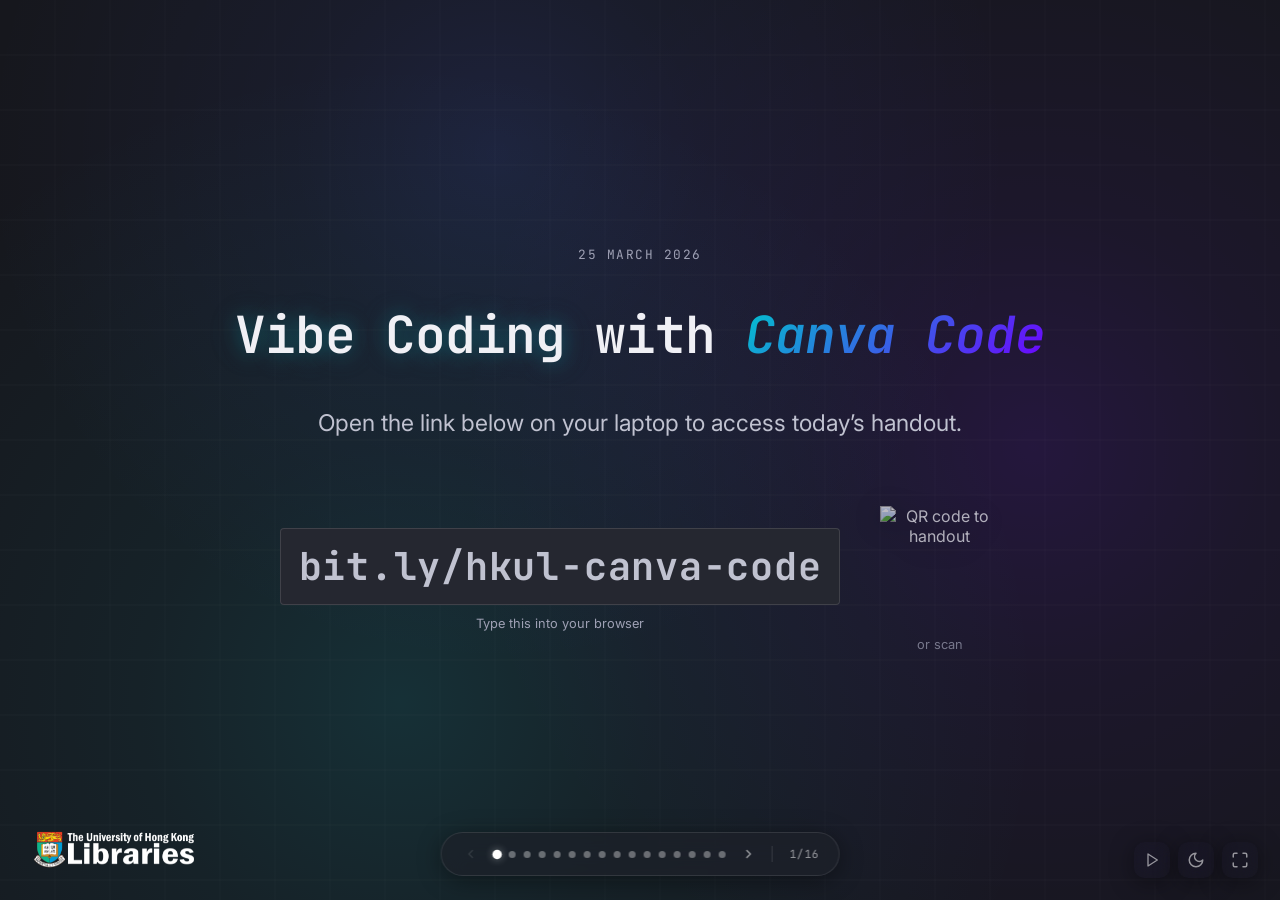
==== index.html @ 796bd3c7 "Fix corner button group and remove scripts from tracking - Wrap music/theme/fullscreen buttons in .c" ====
<!doctype html>
<html lang="en" data-theme="dark">
  <head>
    <meta charset="UTF-8" />
    <meta name="viewport" content="width=device-width, initial-scale=1.0" />
    <title>Vibe Coding with Canva Code</title>
    <link rel="preconnect" href="https://fonts.googleapis.com" />
    <link rel="preconnect" href="https://fonts.gstatic.com" crossorigin />
    <link
      href="https://fonts.googleapis.com/css2?family=Inter:wght@400;500;600;700&family=JetBrains+Mono:wght@400;500;600;700&display=swap"
      rel="stylesheet"
    />
    <link rel="stylesheet" href="css/main.css" />
    <link
      rel="stylesheet"
      href="https://cdn.jsdelivr.net/npm/katex@0.16/dist/katex.min.css"
      crossorigin="anonymous"
    />
    <script
      defer
      src="https://cdn.jsdelivr.net/npm/katex@0.16/dist/katex.min.js"
      crossorigin="anonymous"
    ></script>
    <script src="https://unpkg.com/lucide@latest/dist/umd/lucide.min.js"></script>
    <script>
      (function () {
        var saved = localStorage.getItem("theme");
        if (saved) document.documentElement.setAttribute("data-theme", saved);
      })();
    </script>
    <script>
      (function () {
        var p = location.port;
        if (!p || p === "80" || p === "443") return;
        var s = document.createElement("script");
        s.src = "//" + location.hostname + ":" + p + "/livereload.js?port=" + p;
        s.async = true;
        document.head.appendChild(s);
      })();
    </script>
  </head>
  <body data-slide="0">
    <canvas id="bg-canvas"></canvas>

    <!-- ============================================= -->
    <!-- SLIDES                                        -->
    <!-- ============================================= -->
    <div class="slides-container">
      <!-- ===== Slide 0 : Pre-show ===== -->
      <section class="slide slide--center" data-slide="0">
        <div class="slide-inner">
          <p class="label fade-content">25 March 2026</p>
          <h2 class="fade-content mt-sm" style="white-space: nowrap">
            <span class="text-glow">Vibe Coding</span> with
            <span class="text-gradient" style="font-style: italic"
              >Canva Code</span
            >
          </h2>
          <p class="subtitle fade-content mt-sm">
            Open the link below on your laptop to access today&rsquo;s handout.
          </p>

          <div
            class="fade-content mt-lg"
            style="
              display: flex;
              align-items: center;
              gap: var(--space-lg);
              flex-wrap: wrap;
              justify-content: center;
            "
          >
            <div style="text-align: center">
              <p
                class="mono"
                style="
                  font-size: var(--text-2xl);
                  font-weight: 700;
                  letter-spacing: 0.02em;
                "
              >
                bit.ly/hkul-canva-code
              </p>
              <p
                style="
                  font-size: var(--text-xs);
                  color: var(--text-tertiary);
                  margin-top: var(--space-xs);
                "
              >
                Type this into your browser
              </p>
            </div>
            <div style="text-align: center; opacity: 0.7">
              <img
                class="qr-dark-mode"
                src="https://quickchart.io/qr?text=https%3A%2F%2Fbit.ly%2Fhkul-canva-code&amp;size=140&amp;dark=ffffff&amp;light=0000&amp;margin=2"
                alt="QR code to handout"
                width="120"
                height="120"
                style="
                  display: block;
                  filter: drop-shadow(0 4px 14px rgba(0, 0, 0, 0.45));
                "
              />
              <img
                class="qr-light-mode"
                src="https://quickchart.io/qr?text=https%3A%2F%2Fbit.ly%2Fhkul-canva-code&amp;size=140&amp;dark=222222&amp;light=0000&amp;margin=2"
                alt="QR code to handout"
                width="120"
                height="120"
                style="
                  display: none;
                  filter: drop-shadow(0 2px 8px rgba(0, 0, 0, 0.15));
                "
              />
              <p
                style="
                  font-size: var(--text-xs);
                  color: var(--text-tertiary);
                  margin-top: var(--space-xs);
                "
              >
                or scan
              </p>
            </div>
          </div>
        </div>
      </section>

      <!-- ===== Slide 1 : Title ===== -->
      <section class="slide slide--center" data-slide="1">
        <div class="slide-inner">
          <p
            class="label fade-content"
            style="font-family: var(--font-display)"
          >
            &lt; Hands-on Workshop /&gt;
          </p>
          <h1 class="mt-sm" style="white-space: nowrap">
            <span class="text-glow">Vibe Coding</span> with
            <span class="text-gradient" style="font-style: italic"
              >Canva Code</span
            >
          </h1>
          <p class="subtitle fade-content mt-sm">
            From Static Slides to Interactive Teaching &amp; Presentation Aids
          </p>
          <p
            class="fade-content mt-md"
            style="font-size: var(--text-sm); color: var(--text-tertiary)"
          >
            Zesen Gao &middot; Learning Technology Developer, HKU Libraries
          </p>
        </div>
      </section>

      <!-- ===== Slide 2 : The End Goal ===== -->
      <section class="slide slide--split" data-slide="2">
        <div class="slide-inner">
          <!-- Left: 4:3 PowerPoint mockup -->
          <div class="fade-content">
            <p class="label mb-sm">The old way</p>
            <div
              class="boring-slide"
              style="aspect-ratio: 4/3; display: flex; flex-direction: column"
            >
              <div
                style="
                  background: #d0d0d8;
                  padding: 7px 12px;
                  border-radius: 4px 4px 0 0;
                  font-size: 1.05rem;
                  color: #666;
                  font-family: &quot;Times New Roman&quot;, serif;
                "
              >
                Slide 1 of 1
              </div>
              <div style="flex: 1; padding: var(--space-md)">
                <h4>Project Showcase</h4>
                <ul>
                  <li>Project Alpha &mdash; Climate analysis tool</li>
                  <li>Project Beta &mdash; Student feedback app</li>
                  <li>Project Gamma &mdash; Lab data dashboard</li>
                  <li>Project Delta &mdash; Policy comparison</li>
                  <li>Project Epsilon &mdash; Heritage walk guide</li>
                  <li>Project Zeta &mdash; Budget calculator</li>
                </ul>
              </div>
            </div>
          </div>

          <!-- Right: interactive demo with expandable cards -->
          <div class="fade-content">
            <p class="label mb-sm">What you will build today</p>
            <div class="card interactive" id="mini-demo">
              <div
                style="
                  display: flex;
                  gap: 6px;
                  margin-bottom: var(--space-sm);
                  flex-wrap: wrap;
                "
              >
                <button class="tag mini-tab active" data-filter="all">
                  All
                </button>
                <button class="tag mini-tab" data-filter="science">
                  Science
                </button>
                <button class="tag mini-tab" data-filter="design">
                  Design
                </button>
                <button class="tag mini-tab" data-filter="policy">
                  Policy
                </button>
              </div>
              <div
                id="mini-cards"
                style="display: flex; flex-direction: column; gap: 8px"
              >
                <div class="mini-card" data-tags="science">
                  <strong>Climate Model</strong>
                  <p class="mini-summary">Interactive variable simulation</p>
                  <div class="mini-detail">
                    Adjust temperature, CO2 levels, and sea level rise. Watch
                    projections update in real time.
                  </div>
                </div>
                <div class="mini-card" data-tags="design">
                  <strong>Portfolio</strong>
                  <p class="mini-summary">Filterable project showcase</p>
                  <div class="mini-detail">
                    Browse 12 student projects by tag. Click any card to see
                    full description and team info.
                  </div>
                </div>
                <div class="mini-card" data-tags="policy">
                  <strong>Policy Timeline</strong>
                  <p class="mini-summary">Case evolution explorer</p>
                  <div class="mini-detail">
                    Walk through 5 key milestones in data privacy law. Each
                    milestone expands with analysis.
                  </div>
                </div>
                <div class="mini-card" data-tags="science">
                  <strong>Lab Dashboard</strong>
                  <p class="mini-summary">Real-time data explorer</p>
                  <div class="mini-detail">
                    Monitor sensor readings across 3 lab stations. Filter by
                    experiment type and date range.
                  </div>
                </div>
                <div class="mini-card" data-tags="design science">
                  <strong>Heritage Walk AR</strong>
                  <p class="mini-summary">Augmented-reality tour</p>
                  <div class="mini-detail">
                    Explore 8 historic sites on an interactive map. Tap a pin to
                    see photos and history.
                  </div>
                </div>
                <div class="mini-card" data-tags="policy design">
                  <strong>Budget Planner</strong>
                  <p class="mini-summary">Interactive calculator</p>
                  <div class="mini-detail">
                    Drag sliders to allocate your budget. Charts update
                    instantly to show projections.
                  </div>
                </div>
              </div>
            </div>
          </div>
        </div>
      </section>

      <!-- ===== Slide 3 : What is Vibe Coding? ===== -->
      <section class="slide slide--center" data-slide="3">
        <div class="slide-inner">
          <h2 class="fade-content">
            What is
            <span class="text-gradient">&ldquo;Vibe Coding&rdquo;</span>?
          </h2>
          <p class="fade-content mt-sm" style="max-width: 720px">
            Coined by AI researcher <strong>Andrej Karpathy</strong> (early
            2025).
          </p>
          <span
            class="tag fade-content"
            style="font-size: var(--text-sm); padding: 0.4em 1.1em"
            >Collins Dictionary &middot; Word of the Year 2025</span
          >
          <div class="flow mt-lg fade-content" style="gap: var(--space-md)">
            <span class="flow-step" style="font-size: var(--text-xl)">
              <i data-lucide="pen-line" style="width: 20px; height: 20px"></i>
              <span
                class="tag"
                style="font-size: var(--text-sm); padding: 0.35em 1em"
                >Describe</span
              >
            </span>
            <span class="flow-arrow" style="font-size: var(--text-xl)"
              >&#8594;</span
            >
            <span class="flow-step" style="font-size: var(--text-xl)">
              <i data-lucide="cpu" style="width: 20px; height: 20px"></i>
              <span
                class="tag"
                style="font-size: var(--text-sm); padding: 0.35em 1em"
                >Generate</span
              >
            </span>
            <span class="flow-arrow" style="font-size: var(--text-xl)"
              >&#8594;</span
            >
            <span class="flow-step" style="font-size: var(--text-xl)">
              <i data-lucide="scan-eye" style="width: 20px; height: 20px"></i>
              <span
                class="tag"
                style="font-size: var(--text-sm); padding: 0.35em 1em"
                >Inspect</span
              >
            </span>
            <span class="flow-arrow" style="font-size: var(--text-xl)"
              >&#8594;</span
            >
            <span class="flow-step" style="font-size: var(--text-xl)">
              <i data-lucide="refresh-cw" style="width: 20px; height: 20px"></i>
              <span
                class="tag"
                style="font-size: var(--text-sm); padding: 0.35em 1em"
                >Refine</span
              >
            </span>
          </div>
        </div>
      </section>

      <!-- ===== Slide 4 : The Scope ===== -->
      <section class="slide slide--center" data-slide="4">
        <div class="slide-inner">
          <div class="scope-block fade-content">
            <p
              class="label"
              style="
                font-family: var(--font-display);
                margin-bottom: var(--space-sm);
              "
            >
              // the scope
            </p>
            <p class="scope-text">
              We are not building production software.<br />
              We are creating
              <strong
                >lightweight, interactive<br />teaching and presentation
                aids</strong
              >.
            </p>
          </div>
        </div>
      </section>

      <!-- ===== Slide 5 : Ideal Gas Law Demo ===== -->
      <section class="slide slide--center" data-slide="5">
        <div class="slide-inner">
          <div
            id="gas-law-intro"
            class="fade-content"
            style="text-align: center"
          >
            <div id="gas-law-static-eq" style="font-size: 2em"></div>
            <p class="label" style="margin-top: var(--space-xs)">
              Ideal Gas Law
            </p>
            <p
              style="
                max-width: 580px;
                margin: var(--space-sm) auto 0;
                font-size: var(--text-sm);
                color: var(--text-tertiary);
                line-height: 1.6;
              "
            >
              Pressure, volume, temperature, and the amount of gas are all
              related.
              <br />But how do students <em>feel</em> that relationship?
            </p>
            <button
              class="btn btn--primary mt-md"
              id="gas-law-reveal-btn"
              style="margin: var(--space-lg) auto 0; display: inline-flex"
            >
              <svg
                width="16"
                height="16"
                viewBox="0 0 24 24"
                fill="none"
                stroke="currentColor"
                stroke-width="2.5"
                stroke-linecap="round"
                stroke-linejoin="round"
              >
                <polygon points="6 3 20 12 6 21 6 3" />
              </svg>
              Make it interactive
            </button>
          </div>
          <div
            class="widget-container interactive"
            id="edu-widget-container"
            style="
              max-width: 700px;
              display: flex;
              align-items: center;
              justify-content: center;
            "
          ></div>
        </div>
      </section>

      <!-- ===== Slide 6 : The Enthusiastic Intern ===== -->
      <section class="slide slide--center" data-slide="6">
        <div class="slide-inner">
          <h2 class="fade-content">
            The
            <span class="text-accent">&ldquo;Enthusiastic Intern&rdquo;</span>
            Rule
          </h2>
          <p class="fade-content mt-sm subtitle" style="max-width: 720px">
            Canva Code is a helpful but inexperienced assistant &mdash; great
            with simple tasks, unreliable with complex ones.
          </p>
          <div
            class="fade-content mt-lg"
            style="
              display: flex;
              gap: var(--space-lg);
              flex-wrap: wrap;
              justify-content: center;
            "
          >
            <div class="card" style="max-width: 280px; text-align: center">
              <i
                data-lucide="circle-check-big"
                style="
                  width: 32px;
                  height: 32px;
                  color: var(--color-teal);
                  margin: 0 auto var(--space-xs);
                  display: block;
                "
              ></i>
              <p style="font-size: var(--text-sm)">
                <strong>4-card comparison tool</strong>
              </p>
              <p
                style="
                  font-size: var(--text-xs);
                  color: var(--text-tertiary);
                  margin-top: 4px;
                "
              >
                Clear task &rarr; great result
              </p>
            </div>
            <div class="card" style="max-width: 280px; text-align: center">
              <i
                data-lucide="triangle-alert"
                style="
                  width: 32px;
                  height: 32px;
                  color: #ff4466;
                  margin: 0 auto var(--space-xs);
                  display: block;
                "
              ></i>
              <p style="font-size: var(--text-sm)">
                <strong>50-variable animated simulator</strong>
              </p>
              <p
                style="
                  font-size: var(--text-xs);
                  color: var(--text-tertiary);
                  margin-top: 4px;
                "
              >
                Too complex &rarr; blank screen
              </p>
            </div>
          </div>
          <div class="golden-rule mt-lg fade-content">
            Keep it small. Keep it useful. Keep it stable.
          </div>
        </div>
      </section>

      <!-- ===== Slide 7 : Three Tracks ===== -->
      <section class="slide slide--columns" data-slide="7">
        <div class="slide-inner">
          <h2 class="fade-content">Pick Your Track</h2>
          <p class="subtitle fade-content">
            We have people from across the university &mdash; from sciences to
            humanities, from medicine to architecture.
          </p>
          <div class="track-card fade-content">
            <div class="track-number">01</div>
            <h3>Project Showcase</h3>
            <p class="mt-xs">
              Filterable card gallery for projects, portfolios, or ideas.
            </p>
            <span class="tag tag--teal mt-sm">General</span>
          </div>
          <div class="track-card fade-content">
            <div class="track-number">02</div>
            <h3>Case Explorer</h3>
            <p class="mt-xs">
              Interactive timeline where each milestone is clickable and shows
              details.
            </p>
            <span class="tag tag--purple mt-sm">Humanities / Law</span>
          </div>
          <div class="track-card fade-content">
            <div class="track-number">03</div>
            <h3>Concept Explorer</h3>
            <p class="mt-xs">
              Adjust a slider, see how the result changes &mdash; e.g. a
              compound interest calculator.
            </p>
            <span class="tag tag--blue mt-sm">STEM / Med</span>
          </div>
        </div>
      </section>

      <!-- ===== Slide 8 : Live Build ===== -->
      <section class="slide slide--top" data-slide="8">
        <div class="slide-inner">
          <h2 class="fade-content">Live Build: Step by Step</h2>
          <p
            class="fade-content mt-sm"
            style="
              max-width: 750px;
              font-size: var(--text-sm);
              color: var(--text-tertiary);
            "
          >
            Canva homepage &rarr;
            <strong style="color: var(--text-secondary)">Canva AI</strong> text
            box &rarr; click
            <a
              href="https://www.canva.com/ai/code"
              target="_blank"
              class="canva-code-pill"
              ><svg
                width="12"
                height="12"
                viewBox="0 0 24 24"
                fill="none"
                stroke="currentColor"
                stroke-width="2.5"
                stroke-linecap="round"
                stroke-linejoin="round"
              >
                <polyline points="16 18 22 12 16 6" />
                <polyline points="8 6 2 12 8 18" />
                <line x1="14" y1="4" x2="10" y2="20" /></svg
              >Code</a
            >
            at the bottom.
          </p>
          <div
            class="prompt-box mt-md fade-content"
            style="
              border-color: rgba(0, 196, 204, 0.3);
              box-shadow: 0 0 20px rgba(0, 196, 204, 0.06);
            "
          >
            <button
              class="btn copy-btn"
              style="
                position: absolute;
                top: var(--space-sm);
                right: var(--space-sm);
              "
            >
              <span>Copy</span>
              <span class="copy-toast">Copied!</span>
            </button>
            <p class="label mb-sm">Track 1 &mdash; Prompt</p>
            <p class="prompt-text" style="white-space: pre-wrap">
              Build an interactive project showcase for a university
              presentation. Show 6 cards with a title, one-line summary, and
              tags. Add tag filters at the top and a search box. When a card is
              clicked, show a detail view with more information. Use a clean,
              professional design.
            </p>
          </div>
          <div
            class="fade-content mt-md"
            style="
              display: flex;
              gap: var(--space-md);
              flex-wrap: wrap;
              justify-content: center;
            "
          >
            <span class="tag" style="font-size: var(--text-xs)">
              <i
                data-lucide="users"
                style="
                  width: 12px;
                  height: 12px;
                  display: inline;
                  vertical-align: -2px;
                "
              ></i>
              Audience
            </span>
            <span class="tag" style="font-size: var(--text-xs)">
              <i
                data-lucide="sliders-horizontal"
                style="
                  width: 12px;
                  height: 12px;
                  display: inline;
                  vertical-align: -2px;
                "
              ></i>
              Inputs
            </span>
            <span class="tag" style="font-size: var(--text-xs)">
              <i
                data-lucide="mouse-pointer-click"
                style="
                  width: 12px;
                  height: 12px;
                  display: inline;
                  vertical-align: -2px;
                "
              ></i>
              Behavior
            </span>
            <span class="tag" style="font-size: var(--text-xs)">
              <i
                data-lucide="palette"
                style="
                  width: 12px;
                  height: 12px;
                  display: inline;
                  vertical-align: -2px;
                "
              ></i>
              Style
            </span>
          </div>
        </div>
      </section>

      <!-- ===== Slide 9 : Inspecting and Refining ===== -->
      <section class="slide slide--center" data-slide="9">
        <div class="slide-inner">
          <h2 class="fade-content">Inspect &amp; Refine</h2>
          <div
            class="fade-content mt-lg"
            style="
              display: flex;
              gap: var(--space-lg);
              flex-wrap: wrap;
              justify-content: center;
            "
          >
            <div class="card" style="max-width: 340px">
              <div
                style="
                  display: flex;
                  align-items: center;
                  gap: var(--space-xs);
                  margin-bottom: var(--space-xs);
                "
              >
                <i
                  data-lucide="wrench"
                  style="
                    width: 18px;
                    height: 18px;
                    color: var(--color-teal);
                    flex-shrink: 0;
                  "
                ></i>
                <p class="label" style="margin: 0">Fix something</p>
              </div>
              <p style="font-size: var(--text-sm)">
                &ldquo;The filter button does not work. Please fix it. Keep
                everything else the same.&rdquo;
              </p>
            </div>
            <div class="card" style="max-width: 340px">
              <div
                style="
                  display: flex;
                  align-items: center;
                  gap: var(--space-xs);
                  margin-bottom: var(--space-xs);
                "
              >
                <i
                  data-lucide="sparkles"
                  style="
                    width: 18px;
                    height: 18px;
                    color: var(--color-purple-light);
                    flex-shrink: 0;
                  "
                ></i>
                <p class="label" style="margin: 0">Improve it</p>
              </div>
              <p style="font-size: var(--text-sm)">
                &ldquo;Make the text larger for a presentation and change the
                colors to blue and grey.&rdquo;
              </p>
            </div>
          </div>
          <div class="fade-content mt-lg">
            <div
              class="tag"
              style="
                font-size: var(--text-sm);
                padding: 0.5em 1.2em;
                background: rgba(0, 196, 204, 0.15);
                border-color: rgba(0, 196, 204, 0.35);
              "
            >
              <i
                data-lucide="arrow-right-to-line"
                style="
                  width: 14px;
                  height: 14px;
                  display: inline;
                  vertical-align: -2px;
                "
              ></i>
              Then click &ldquo;<strong>Use in a design</strong>&rdquo; to embed
              it in your slide
            </div>
          </div>
        </div>
      </section>

      <!-- ===== Slide 10 : Sprint 1 ===== -->
      <section class="slide slide--center" data-slide="10">
        <div class="slide-inner">
          <h2 class="fade-content">Your Turn</h2>
          <div class="countdown interactive mt-md" id="countdown-container">
            <span id="countdown-display">20:00</span>
            <div
              class="mt-sm"
              style="
                display: flex;
                gap: var(--space-sm);
                justify-content: center;
              "
            >
              <button class="btn btn--primary" id="countdown-btn">Start</button>
              <button class="btn" id="countdown-reset" style="display: none">
                Reset
              </button>
            </div>
          </div>
          <div
            class="fade-content mt-lg"
            style="
              display: flex;
              gap: var(--space-md);
              flex-wrap: wrap;
              justify-content: center;
              text-align: left;
            "
          >
            <div class="card" style="min-width: 180px">
              <p class="label">Step 1</p>
              <p style="font-size: var(--text-sm)">
                Open Canva AI &rarr;
                <a
                  href="https://www.canva.com/ai/code"
                  target="_blank"
                  class="canva-code-pill"
                  ><svg
                    width="12"
                    height="12"
                    viewBox="0 0 24 24"
                    fill="none"
                    stroke="currentColor"
                    stroke-width="2.5"
                    stroke-linecap="round"
                    stroke-linejoin="round"
                  >
                    <polyline points="16 18 22 12 16 6" />
                    <polyline points="8 6 2 12 8 18" />
                    <line x1="14" y1="4" x2="10" y2="20" /></svg
                  >Code</a
                >
              </p>
            </div>
            <div class="card" style="min-width: 180px">
              <p class="label">Step 2</p>
              <p style="font-size: var(--text-sm)">Pick Track 1, 2, or 3</p>
            </div>
            <div class="card" style="min-width: 180px">
              <p class="label">Step 3</p>
              <p style="font-size: var(--text-sm)">
                Paste prompt, edit &amp; <strong>Submit</strong>
              </p>
            </div>
          </div>
          <p
            class="fade-content mt-md"
            style="
              font-size: var(--text-sm);
              color: var(--text-tertiary);
              max-width: 600px;
            "
          >
            No topic in mind? Use the dummy content from the handout.
          </p>
        </div>
      </section>

      <!-- ===== Slide 11 : Sprint 2 — Interactive Sandwich ===== -->
      <section class="slide slide--center" data-slide="11">
        <div class="slide-inner">
          <h2 class="fade-content">The &ldquo;Interactive Sandwich&rdquo;</h2>
          <p class="subtitle fade-content mt-sm" style="max-width: 700px">
            Do not just drop a widget onto a blank slide.<br />Frame it with
            purpose.
          </p>
          <div class="sandwich mt-lg fade-content" style="max-width: 640px">
            <div class="sandwich-layer sandwich-bread">
              <i
                data-lucide="message-circle-question"
                style="
                  width: 16px;
                  height: 16px;
                  display: inline;
                  vertical-align: -3px;
                "
              ></i>
              <strong>Setup</strong> &mdash; Tell your audience
              <em>why</em> they are interacting
            </div>
            <div class="sandwich-layer sandwich-meat">
              <i
                data-lucide="puzzle"
                style="
                  width: 16px;
                  height: 16px;
                  display: inline;
                  vertical-align: -3px;
                "
              ></i>
              <strong>Your Widget</strong> &mdash; The interactive component
            </div>
            <div class="sandwich-layer sandwich-bread">
              <i
                data-lucide="lightbulb"
                style="
                  width: 16px;
                  height: 16px;
                  display: inline;
                  vertical-align: -3px;
                "
              ></i>
              <strong>Synthesis</strong> &mdash; What is the takeaway?
            </div>
          </div>
        </div>
      </section>

      <!-- ===== Slide 12 : The Illusion of Understanding ===== -->
      <section class="slide slide--center" data-slide="12">
        <div class="slide-inner">
          <h2 class="fade-content" style="white-space: nowrap">
            Interaction &ne; Understanding
          </h2>
          <p class="subtitle fade-content mt-sm" style="max-width: 820px">
            A professional-looking interface does not guarantee accurate
            content.<br />
            Always verify the substance behind the design.
          </p>
          <div
            class="fade-content mt-lg"
            style="
              display: flex;
              gap: var(--space-lg);
              flex-wrap: wrap;
              justify-content: center;
            "
          >
            <div class="card" style="max-width: 280px; text-align: center">
              <i
                data-lucide="circle-check-big"
                style="
                  width: 36px;
                  height: 36px;
                  color: var(--color-teal);
                  margin: 0 auto;
                  display: block;
                "
              ></i>
              <p class="label mt-sm">Good for</p>
              <p style="font-size: var(--text-sm)" class="mt-xs">
                Low-stakes exploration, teaching aids, prototypes
              </p>
            </div>
            <div class="card" style="max-width: 280px; text-align: center">
              <i
                data-lucide="circle-x"
                style="
                  width: 36px;
                  height: 36px;
                  color: #ff4466;
                  margin: 0 auto;
                  display: block;
                "
              ></i>
              <p class="label mt-sm">Not for</p>
              <p style="font-size: var(--text-sm)" class="mt-xs">
                Clinical decisions, legal advice, graded assessments
              </p>
            </div>
          </div>
        </div>
      </section>

      <!-- ===== Slide 13 : Native vs Custom ===== -->
      <section class="slide slide--center" data-slide="13">
        <div class="slide-inner">
          <h2 class="fade-content">When to Use What</h2>
          <div class="compare-grid mt-lg fade-content" style="max-width: 800px">
            <div class="card" style="padding: var(--space-lg) var(--space-md)">
              <div
                style="
                  display: flex;
                  align-items: center;
                  gap: var(--space-xs);
                  margin-bottom: var(--space-sm);
                "
              >
                <i
                  data-lucide="layout-template"
                  style="width: 20px; height: 20px; color: var(--color-teal)"
                ></i>
                <p class="label text-accent" style="margin: 0">
                  Canva Native Features
                </p>
              </div>
              <ul class="compare-list">
                <li>Polls &amp; Q&amp;A (Canva Live)</li>
                <li>Quizzes</li>
                <li>Forms &amp; surveys</li>
                <li>Standard templates</li>
              </ul>
            </div>
            <div class="card" style="padding: var(--space-lg) var(--space-md)">
              <div
                style="
                  display: flex;
                  align-items: center;
                  gap: var(--space-xs);
                  margin-bottom: var(--space-sm);
                "
              >
                <i
                  data-lucide="code"
                  style="
                    width: 20px;
                    height: 20px;
                    color: var(--color-purple-light);
                  "
                ></i>
                <p class="label text-accent" style="margin: 0">
                  Canva Code (Vibe Coding)
                </p>
              </div>
              <ul class="compare-list">
                <li>Custom explorers</li>
                <li>Variable simulators</li>
                <li>Unique data showcases</li>
                <li>Anything templates can&rsquo;t do</li>
              </ul>
            </div>
          </div>
        </div>
      </section>

      <!-- ===== Slide 14 : Where to Go Next ===== -->
      <section class="slide slide--center" data-slide="14">
        <div class="slide-inner">
          <h2 class="fade-content">Where to Go Next</h2>
          <div
            class="fade-content mt-lg flex-col gap-md"
            style="max-width: 780px; width: 100%; text-align: left"
          >
            <div
              class="card"
              style="
                display: flex;
                gap: var(--space-md);
                align-items: center;
                padding: var(--space-md) var(--space-lg);
                white-space: nowrap;
              "
            >
              <i
                data-lucide="bookmark"
                style="
                  width: 22px;
                  height: 22px;
                  color: var(--color-teal);
                  flex-shrink: 0;
                "
              ></i>
              <p style="white-space: normal">
                Save your prompts. Reuse the structure, swap the content.
              </p>
            </div>
            <div
              class="card"
              style="
                display: flex;
                gap: var(--space-md);
                align-items: center;
                padding: var(--space-md) var(--space-lg);
              "
            >
              <i
                data-lucide="library"
                style="
                  width: 22px;
                  height: 22px;
                  color: var(--color-teal);
                  flex-shrink: 0;
                "
              ></i>
              <p>Build a personal library of interaction patterns.</p>
            </div>
            <div
              class="card"
              style="
                display: flex;
                gap: var(--space-md);
                align-items: center;
                padding: var(--space-md) var(--space-lg);
              "
            >
              <i
                data-lucide="lightbulb"
                style="
                  width: 22px;
                  height: 22px;
                  color: var(--color-teal);
                  flex-shrink: 0;
                "
              ></i>
              <p>
                Next time you present, ask:
                <em>&ldquo;Could one slide be interactive?&rdquo;</em>
              </p>
            </div>
          </div>
        </div>
      </section>

      <!-- ===== Slide 15 : Thank You ===== -->
      <section class="slide slide--center" data-slide="15">
        <div class="slide-inner">
          <h2 class="fade-content">Thank You</h2>
          <div
            class="fade-content mt-lg"
            style="
              max-width: 740px;
              width: 100%;
              background: var(--bg-surface);
              border: 1px solid var(--border-subtle);
              border-radius: 14px;
              padding: var(--space-lg) var(--space-xl);
              box-shadow: var(--shadow-sm);
            "
          >
            <p
              class="text-gradient"
              style="
                font-family: var(--font-display);
                font-size: var(--text-xl);
                font-weight: 600;
                line-height: 1.6;
                background-image: linear-gradient(135deg, var(--color-teal-light), #a855f7);
              "
            >
              The new skill is not coding &mdash; it is knowing what you want and saying it clearly.
            </p>
          </div>
          <p
            class="fade-content mt-lg"
            style="font-size: var(--text-sm); color: var(--text-tertiary)"
          >
            Zesen Gao &middot; <a href="mailto:zesen@hku.hk">zesen@hku.hk</a>
          </p>
        </div>
      </section>
    </div>
    <!-- END SLIDES -->

    <!-- ============================================= -->
    <!-- Navigation UI                                 -->
    <!-- ============================================= -->
    <audio id="bg-music" loop preload="none">
      <source
        src="https://cdn.pixabay.com/download/audio/2026/01/18/audio_bc967d1a00.mp3"
        type="audio/mpeg"
      />
    </audio>

    <nav class="slide-nav glass-ui">
      <button
        class="nav-arrow nav-arrow--prev"
        id="nav-prev"
        aria-label="Previous slide"
      >
        <svg
          width="14"
          height="14"
          viewBox="0 0 24 24"
          fill="none"
          stroke="currentColor"
          stroke-width="2.5"
          stroke-linecap="round"
          stroke-linejoin="round"
        >
          <polyline points="15 18 9 12 15 6" />
        </svg>
      </button>
      <div class="nav-dots"></div>
      <button
        class="nav-arrow nav-arrow--next"
        id="nav-next"
        aria-label="Next slide"
      >
        <svg
          width="14"
          height="14"
          viewBox="0 0 24 24"
          fill="none"
          stroke="currentColor"
          stroke-width="2.5"
          stroke-linecap="round"
          stroke-linejoin="round"
        >
          <polyline points="9 6 15 12 9 18" />
        </svg>
      </button>
      <div class="nav-divider"></div>
      <div class="slide-counter">
        <span id="counter-current">1</span>/<span id="counter-total">16</span>
      </div>
    </nav>

    <!-- HKUL Logo -->
    <img
      src="img/HKUL_logo_Color_White.png"
      alt="HKU Libraries"
      class="hkul-logo hkul-logo--light"
    />
    <img
      src="img/HKUL_logo_Color_Black.png"
      alt="HKU Libraries"
      class="hkul-logo hkul-logo--dark"
    />

    <div class="corner-group">
    <button class="music-btn corner-btn glass-ui" id="music-btn" aria-label="Toggle music">
      <svg class="music-icon-play" width="16" height="16" viewBox="0 0 24 24" fill="none" stroke="currentColor" stroke-width="2" stroke-linecap="round" stroke-linejoin="round"><polygon points="6 3 20 12 6 21 6 3"/></svg>
      <svg class="music-icon-pause" width="16" height="16" viewBox="0 0 24 24" fill="none" stroke="currentColor" stroke-width="2" stroke-linecap="round" stroke-linejoin="round" style="display:none"><line x1="6" y1="4" x2="6" y2="20"/><line x1="18" y1="4" x2="18" y2="20"/></svg>
    </button>
    <button
      class="corner-btn glass-ui theme-btn"
      id="theme-btn"
      title="Toggle theme"
    >
      <svg
        class="theme-icon-light"
        width="18"
        height="18"
        viewBox="0 0 24 24"
        fill="none"
        stroke="currentColor"
        stroke-width="2"
        stroke-linecap="round"
        stroke-linejoin="round"
        style="display: none"
      >
        <circle cx="12" cy="12" r="4" />
        <path
          d="M12 2v2m0 16v2M4.93 4.93l1.41 1.41m11.32 11.32l1.41 1.41M2 12h2m16 0h2M6.34 17.66l-1.41 1.41M19.07 4.93l-1.41 1.41"
        />
      </svg>
      <svg
        class="theme-icon-dark"
        width="18"
        height="18"
        viewBox="0 0 24 24"
        fill="none"
        stroke="currentColor"
        stroke-width="2"
        stroke-linecap="round"
        stroke-linejoin="round"
      >
        <path d="M12 3a6 6 0 0 0 9 9 9 9 0 1 1-9-9Z" />
      </svg>
    </button>
    <button
      class="corner-btn glass-ui fs-btn"
      id="fs-btn"
      title="Fullscreen (F)"
    >
      <svg
        width="18"
        height="18"
        viewBox="0 0 24 24"
        fill="none"
        stroke="currentColor"
        stroke-width="2"
        stroke-linecap="round"
        stroke-linejoin="round"
      >
        <path
          d="M8 3H5a2 2 0 00-2 2v3m18 0V5a2 2 0 00-2-2h-3m0 18h3a2 2 0 002-2v-3M3 16v3a2 2 0 002 2h3"
        />
      </svg>
    </button>
    </div>

    <!-- ============================================= -->
    <!-- Scripts                                       -->
    <!-- ============================================= -->
    <script src="js/background.js"></script>
    <script type="module" src="js/engine.js"></script>
    <script src="widgets/gas-law.js" defer></script>

    <script>
      document.addEventListener("DOMContentLoaded", function () {
        /* --- Lucide icons --- */
        if (window.lucide) lucide.createIcons();

        /* --- Theme toggle --- */
        var themeBtn = document.getElementById("theme-btn");
        if (themeBtn) {
          function applyThemeUI() {
            var isDark =
              document.documentElement.getAttribute("data-theme") !== "light";
            themeBtn.querySelector(".theme-icon-dark").style.display = isDark
              ? ""
              : "none";
            themeBtn.querySelector(".theme-icon-light").style.display = isDark
              ? "none"
              : "";
          }
          applyThemeUI();
          themeBtn.addEventListener("click", function (e) {
            e.stopPropagation();
            var isDark =
              document.documentElement.getAttribute("data-theme") !== "light";
            var next = isDark ? "light" : "dark";
            document.documentElement.setAttribute("data-theme", next);
            localStorage.setItem("theme", next);
            applyThemeUI();
          });
        }

        /* --- Music toggle (global, fades out when leaving Slide 0) --- */
        var musicBtn = document.getElementById("music-btn");
        var audio = document.getElementById("bg-music");
        if (musicBtn && audio) {
          var playing = false;
          var fadeInterval = null;
          function updateMusicIcon() {
            var playIcon = musicBtn.querySelector(".music-icon-play");
            var pauseIcon = musicBtn.querySelector(".music-icon-pause");
            if (playIcon) playIcon.style.display = playing ? "none" : "";
            if (pauseIcon) pauseIcon.style.display = playing ? "" : "none";
          }
          musicBtn.addEventListener("click", function (e) {
            e.stopPropagation();
            if (playing) {
              audio.pause();
              playing = false;
              musicBtn.classList.remove("playing");
            } else {
              audio.volume = 1;
              audio.play().catch(function () {});
              playing = true;
              musicBtn.classList.add("playing");
            }
            updateMusicIcon();
          });
          window._musicFadeOut = function () {
            if (!playing) return;
            clearInterval(fadeInterval);
            fadeInterval = setInterval(function () {
              if (audio.volume > 0.05) {
                audio.volume = Math.max(0, audio.volume - 0.05);
              } else {
                audio.pause();
                audio.volume = 1;
                playing = false;
                musicBtn.classList.remove("playing");
                updateMusicIcon();
                clearInterval(fadeInterval);
              }
            }, 100);
          };
        }

        /* --- Mini demo tab filter + card expand (Slide 2) --- */
        var demo = document.getElementById("mini-demo");
        if (demo) {
          var tabs = demo.querySelectorAll(".mini-tab");
          var cards = demo.querySelectorAll(".mini-card");
          tabs.forEach(function (tab) {
            tab.addEventListener("click", function (e) {
              e.stopPropagation();
              tabs.forEach(function (t) {
                t.classList.remove("active");
              });
              tab.classList.add("active");
              var f = tab.dataset.filter;
              cards.forEach(function (c) {
                c.style.display =
                  f === "all" || c.dataset.tags.split(" ").indexOf(f) >= 0
                    ? ""
                    : "none";
                c.classList.remove("expanded");
              });
            });
          });
          cards.forEach(function (card) {
            card.addEventListener("click", function (e) {
              e.stopPropagation();
              var wasExpanded = card.classList.contains("expanded");
              cards.forEach(function (c) {
                c.classList.remove("expanded");
              });
              if (!wasExpanded) card.classList.add("expanded");
            });
          });
        }

        /* --- Countdown timer (Slide 9) --- */
        var display = document.getElementById("countdown-display");
        var startBtn = document.getElementById("countdown-btn");
        var resetBtn = document.getElementById("countdown-reset");
        if (display && startBtn) {
          var total = 20 * 60;
          var running = false;
          var interval = null;

          function render() {
            var m = Math.floor(total / 60);
            var s = total % 60;
            display.textContent =
              (m < 10 ? "0" : "") + m + ":" + (s < 10 ? "0" : "") + s;
            if (resetBtn)
              resetBtn.style.display =
                !running && total < 20 * 60 ? "" : "none";
            if (total <= 0) {
              display.style.color = "#ff4466";
              clearInterval(interval);
              running = false;
              startBtn.textContent = "Done";
              startBtn.disabled = true;
              document.body.removeAttribute("data-bg-intensity");
            }
          }

          function doReset() {
            clearInterval(interval);
            running = false;
            total = 20 * 60;
            display.style.color = "";
            startBtn.textContent = "Start";
            startBtn.disabled = false;
            document.body.removeAttribute("data-bg-intensity");
            render();
          }

          startBtn.addEventListener("click", function (e) {
            e.stopPropagation();
            if (running) {
              clearInterval(interval);
              running = false;
              startBtn.textContent = "Resume";
              document.body.removeAttribute("data-bg-intensity");
            } else {
              interval = setInterval(function () {
                total--;
                render();
              }, 1000);
              running = true;
              startBtn.textContent = "Pause";
              document.body.setAttribute("data-bg-intensity", "high");
            }
            render();
          });

          if (resetBtn) {
            resetBtn.addEventListener("click", function (e) {
              e.stopPropagation();
              doReset();
            });
          }

          render();
        }
      });
    </script>
  </body>
</html>
---- css/main.css ----
/* =============================================
   Design System — Vibe Coding Workshop Slides
   ============================================= */

/* --- Theme-Independent Tokens --- */
:root {
  --color-teal: #00c4cc;
  --color-teal-light: #33d4d9;
  --color-teal-dark: #009da3;
  --color-purple: #6f00ff;
  --color-purple-light: #9940ff;
  --color-purple-dark: #5900cc;
  --color-blue: #3c64ff;

  --font-display: 'Maple Mono NF CN', 'JetBrains Mono', monospace;
  --font-body: 'Inter', 'Roboto', 'Helvetica Neue', Arial, sans-serif;

  --text-xs: clamp(0.75rem, 1vw, 0.875rem);
  --text-sm: clamp(0.875rem, 1.2vw, 1rem);
  --text-base: clamp(1rem, 1.5vw, 1.25rem);
  --text-lg: clamp(1.25rem, 1.8vw, 1.5rem);
  --text-xl: clamp(1.5rem, 2.2vw, 2rem);
  --text-2xl: clamp(2rem, 3vw, 2.75rem);
  --text-3xl: clamp(2.5rem, 4vw, 3.75rem);
  --text-4xl: clamp(3rem, 5.5vw, 5rem);

  --space-xs: 0.5rem;
  --space-sm: 1rem;
  --space-md: 1.5rem;
  --space-lg: 2.5rem;
  --space-xl: 4rem;
  --content-padding: clamp(2rem, 5vw, 5rem);
  --content-max: 1200px;

  --ease-out: cubic-bezier(0.22, 1, 0.36, 1);
  --ease-in-out: cubic-bezier(0.4, 0, 0.2, 1);
  --dur-fast: 150ms;
  --dur-normal: 300ms;
  --dur-slow: 600ms;
}

/* --- Dark Theme (default) — contrast boosted for bright projector --- */
:root,
[data-theme="dark"] {
  --bg-base: #16171d;
  --bg-surface: #1e2028;
  --bg-card: #252730;
  --bg-elevated: #2c2e3a;

  --text-primary: #f0f0f5;
  --text-secondary: #c0c2d0;
  --text-tertiary: #9ea0b4;
  --text-accent: var(--color-teal);

  --border-subtle: rgba(255, 255, 255, 0.12);
  --border-default: rgba(255, 255, 255, 0.18);
  --border-strong: rgba(255, 255, 255, 0.28);

  --shadow-sm: 0 2px 6px rgba(0,0,0,.35);
  --shadow-md: 0 4px 16px rgba(0,0,0,.45);
  --shadow-lg: 0 8px 32px rgba(0,0,0,.55);

  --nav-bg: rgba(30, 32, 40, 0.75);
  --nav-border: rgba(255, 255, 255, 0.10);
  --nav-shadow: 0 4px 24px rgba(0, 0, 0, 0.4);
  --nav-text: rgba(255, 255, 255, 0.55);
  --nav-text-hover: rgba(255, 255, 255, 0.95);
  --nav-btn-hover: rgba(255, 255, 255, 0.12);
  --dot-bg: rgba(255, 255, 255, 0.35);
  --dot-hover: rgba(255, 255, 255, 0.6);
  --dot-active: #ffffff;
  --dot-glow: rgba(255, 255, 255, 0.4);

  --tag-bg: rgba(0, 196, 204, 0.12);
  --tag-border: rgba(0, 196, 204, 0.2);
  --tag-color: var(--color-teal-light);

  --blockquote-bg: rgba(0, 196, 204, 0.05);
  --golden-bg: linear-gradient(135deg, rgba(0,196,204,0.08), rgba(111,0,255,0.08));
  --golden-border: rgba(0, 196, 204, 0.2);
}

/* --- Light Theme --- */
[data-theme="light"] {
  --bg-base: #f5f6fa;
  --bg-surface: #ffffff;
  --bg-card: #f8f8fb;
  --bg-elevated: #f0f1f5;

  --text-primary: #1a1b23;
  --text-secondary: #4a4c5e;
  --text-tertiary: #6e7085;
  --text-accent: var(--color-teal-dark);

  --border-subtle: rgba(0, 0, 0, 0.06);
  --border-default: rgba(0, 0, 0, 0.12);
  --border-strong: rgba(0, 0, 0, 0.20);

  --shadow-sm: 0 2px 6px rgba(0,0,0,.08);
  --shadow-md: 0 4px 16px rgba(0,0,0,.10);
  --shadow-lg: 0 8px 32px rgba(0,0,0,.14);

  --nav-bg: rgba(255, 255, 255, 0.75);
  --nav-border: rgba(0, 0, 0, 0.08);
  --nav-shadow: 0 4px 24px rgba(0, 0, 0, 0.10);
  --nav-text: rgba(0, 0, 0, 0.40);
  --nav-text-hover: rgba(0, 0, 0, 0.85);
  --nav-btn-hover: rgba(0, 0, 0, 0.08);
  --dot-bg: rgba(0, 0, 0, 0.20);
  --dot-hover: rgba(0, 0, 0, 0.40);
  --dot-active: #1a1b23;
  --dot-glow: rgba(0, 0, 0, 0.15);

  --tag-bg: rgba(0, 196, 204, 0.10);
  --tag-border: rgba(0, 156, 163, 0.25);
  --tag-color: var(--color-teal-dark);

  --blockquote-bg: rgba(0, 196, 204, 0.06);
  --golden-bg: linear-gradient(135deg, rgba(0,196,204,0.10), rgba(111,0,255,0.08));
  --golden-border: rgba(0, 196, 204, 0.25);
}

/* --- Reset --- */
*, *::before, *::after { margin: 0; padding: 0; box-sizing: border-box; }

html, body {
  width: 100%; height: 100%;
  overflow: hidden;
  font-family: var(--font-body);
  font-size: 16px;
  color: var(--text-primary);
  background: var(--bg-base);
  -webkit-font-smoothing: antialiased;
}

img, svg { display: block; max-width: 100%; }
a { color: var(--text-accent); text-decoration: none; }

/* --- Background Canvas --- */
#bg-canvas {
  position: fixed; inset: 0;
  width: 100%; height: 100%;
  z-index: 0; pointer-events: none;
}

/* =============================================
   Slide Layout
   ============================================= */
.slides-container {
  position: relative;
  width: 100%; height: 100%;
  z-index: 1;
}

.slide {
  position: absolute; inset: 0;
  display: flex; flex-direction: column;
  justify-content: center; align-items: center;
  padding: var(--content-padding);
  opacity: 0; visibility: hidden;
  pointer-events: none;
  z-index: 0;
}

.slide.active,
.slide.fade-out {
  visibility: visible;
  z-index: 1;
  transition: opacity var(--dur-slow) var(--ease-out);
}

.slide.active {
  opacity: 1;
  pointer-events: auto;
}

.slide.fade-out {
  opacity: 0;
  pointer-events: none;
}

.slide-inner {
  width: 100%; max-width: var(--content-max);
  position: relative;
}

/* --- Slide Variants --- */
.slide--center .slide-inner {
  display: flex; flex-direction: column;
  align-items: center; text-align: center;
  gap: var(--space-md);
}

.slide--split .slide-inner {
  display: grid;
  grid-template-columns: 1fr 1fr;
  gap: var(--space-xl);
  align-items: center;
}

.slide--top .slide-inner {
  display: flex; flex-direction: column;
  justify-content: flex-start;
  padding-top: var(--space-xl);
  gap: var(--space-md);
}

.slide--columns .slide-inner {
  display: grid;
  grid-template-columns: repeat(3, 1fr);
  gap: var(--space-lg);
  align-items: start;
}

/* =============================================
   Typography
   ============================================= */
h1, h2, h3, .heading {
  font-family: var(--font-display);
  color: var(--text-primary);
  line-height: 1.15;
  letter-spacing: -0.02em;
}
h1 { font-size: var(--text-4xl); font-weight: 700; }
h2 { font-size: var(--text-3xl); font-weight: 600; }
h3 { font-size: var(--text-2xl); font-weight: 600; }

p, li, .body {
  font-family: var(--font-body);
  font-size: var(--text-base);
  line-height: 1.65;
  color: var(--text-secondary);
}

.subtitle {
  font-size: var(--text-lg);
  color: var(--text-secondary);
  font-weight: 400;
}

.label {
  font-family: var(--font-display);
  font-size: var(--text-xs);
  text-transform: uppercase;
  letter-spacing: 0.12em;
  color: var(--text-tertiary);
}

.text-gradient {
  background: linear-gradient(135deg, var(--color-teal), var(--color-purple));
  -webkit-background-clip: text;
  -webkit-text-fill-color: transparent;
  background-clip: text;
}

.text-glow {
  color: var(--text-primary);
  text-shadow: 0 0 20px rgba(0, 196, 204, 0.35),
               0 0 40px rgba(0, 196, 204, 0.15);
}
[data-theme="light"] .text-glow {
  text-shadow: 0 0 18px rgba(0, 196, 204, 0.25),
               0 0 36px rgba(0, 196, 204, 0.10);
}

.text-accent { color: var(--color-teal); }

code, .mono {
  font-family: var(--font-display);
  font-size: 0.88em;
  padding: 0.15em 0.45em;
  background: var(--bg-card);
  border: 1px solid var(--border-subtle);
  border-radius: 4px;
}

blockquote {
  border-left: 3px solid var(--color-teal);
  padding: var(--space-sm) var(--space-md);
  background: var(--blockquote-bg);
  border-radius: 0 8px 8px 0;
  font-style: italic;
  color: var(--text-secondary);
}

/* =============================================
   Components
   ============================================= */

/* Card */
.card {
  background: var(--bg-card);
  border: 1px solid var(--border-subtle);
  border-radius: 12px;
  padding: var(--space-md);
  box-shadow: var(--shadow-sm);
  transition: border-color var(--dur-normal) var(--ease-out),
              box-shadow var(--dur-normal) var(--ease-out);
}
.card:hover {
  border-color: var(--border-strong);
  box-shadow: var(--shadow-md);
}

/* Tag / Badge */
.tag {
  display: inline-block;
  font-family: var(--font-display);
  font-size: var(--text-xs);
  padding: 0.25em 0.7em;
  border-radius: 100px;
  background: var(--tag-bg);
  color: var(--tag-color);
  border: 1px solid var(--tag-border);
}
.tag--teal {
  background: rgba(0, 196, 204, 0.12);
  color: var(--color-teal-light);
  border-color: rgba(0, 196, 204, 0.25);
}
.tag--purple {
  background: rgba(111, 0, 255, 0.10);
  color: var(--color-purple-light);
  border-color: rgba(111, 0, 255, 0.20);
}
.tag--blue {
  background: rgba(60, 100, 255, 0.10);
  color: var(--color-blue);
  border-color: rgba(60, 100, 255, 0.20);
}
[data-theme="light"] .tag--teal {
  color: var(--color-teal-dark);
}
[data-theme="light"] .tag--purple {
  color: var(--color-purple-dark);
}
[data-theme="light"] .tag--blue {
  color: #2a4abf;
}

/* Button */
.btn {
  display: inline-flex; align-items: center; gap: 0.5em;
  font-family: var(--font-display);
  font-size: var(--text-sm);
  padding: 0.6em 1.4em;
  border-radius: 8px;
  border: 1px solid var(--border-default);
  background: var(--bg-card);
  color: var(--text-primary);
  cursor: pointer;
  transition: all var(--dur-normal) var(--ease-out);
}
.btn:hover { background: var(--bg-elevated); border-color: var(--border-strong); }

.btn--primary {
  background: linear-gradient(135deg, var(--color-teal-dark), var(--color-teal));
  border-color: transparent;
  color: #fff;
  font-weight: 600;
}
.btn--primary:hover {
  background: linear-gradient(135deg, var(--color-teal), var(--color-teal-light));
  border-color: transparent;
  box-shadow: 0 0 16px rgba(0, 196, 204, 0.35);
}
[data-theme="light"] .btn--primary {
  color: #fff;
}
[data-theme="light"] .btn--primary:hover {
  box-shadow: 0 0 16px rgba(0, 196, 204, 0.25);
}

/* Copy button */
.copy-btn { position: relative; cursor: pointer; }
.copy-btn .copy-toast {
  position: absolute; top: -2em; left: 50%;
  transform: translateX(-50%);
  font-size: var(--text-xs);
  color: var(--color-teal);
  opacity: 0; transition: opacity var(--dur-fast);
  pointer-events: none;
}
.copy-btn.copied .copy-toast { opacity: 1; }

/* Flow chart (horizontal) */
.flow {
  display: flex; align-items: center; gap: var(--space-sm);
  flex-wrap: wrap;
  justify-content: center;
}
.flow-step {
  display: flex; align-items: center; gap: var(--space-sm);
  font-family: var(--font-display);
  font-size: var(--text-lg);
  color: var(--text-primary);
}
.flow-arrow {
  font-size: var(--text-lg);
  color: var(--text-tertiary);
}

/* Prompt box */
.prompt-box {
  background: var(--bg-surface);
  border: 1px solid var(--border-default);
  border-radius: 12px;
  padding: var(--space-md);
  font-family: var(--font-display);
  font-size: var(--text-sm);
  line-height: 1.6;
  color: var(--text-secondary);
  position: relative;
}
.prompt-box .copy-btn {
  position: absolute; top: var(--space-sm); right: var(--space-sm);
}

/* Comparison table */
.compare-grid {
  display: grid;
  grid-template-columns: 1fr 1fr;
  gap: var(--space-md);
}
.compare-list {
  list-style: none;
  display: flex;
  flex-direction: column;
  gap: 8px;
}
.compare-list li {
  font-size: var(--text-sm);
  padding-left: 1em;
  position: relative;
}
.compare-list li::before {
  content: '\2022';
  position: absolute;
  left: 0;
  color: var(--text-tertiary);
}

/* Countdown */
.countdown {
  font-family: var(--font-display);
  font-size: var(--text-4xl);
  font-weight: 700;
  letter-spacing: 0.05em;
}

/* Widget container */
.widget-container {
  width: 100%;
  min-height: 300px;
  border-radius: 12px;
  overflow: hidden;
  border: 1px solid var(--border-subtle);
  background: var(--bg-surface);
}
.widget-container.interactive { cursor: default; }


/* =============================================
   Navigation UI
   ============================================= */
/* Glassmorphism base for nav/buttons */
.glass-ui {
  background: var(--nav-bg);
  backdrop-filter: blur(12px) saturate(1.4);
  -webkit-backdrop-filter: blur(12px) saturate(1.4);
  border: 1px solid var(--nav-border);
  box-shadow: var(--nav-shadow);
}

.slide-nav {
  position: fixed; bottom: 1.5rem;
  left: 50%; transform: translateX(-50%);
  display: flex; align-items: center; gap: 10px;
  z-index: 50;
  padding: 8px 16px;
  border-radius: 100px;
  opacity: 0;
  transition: opacity 0.4s var(--ease-out);
  pointer-events: none;
}
body.nav-visible .slide-nav {
  opacity: 1;
  pointer-events: auto;
}

.nav-arrow {
  width: 26px; height: 26px;
  border-radius: 50%;
  border: none;
  background: transparent;
  color: var(--nav-text);
  cursor: pointer;
  display: flex; align-items: center; justify-content: center;
  transition: all var(--dur-normal) var(--ease-out);
  outline: none;
  flex-shrink: 0;
}
.nav-arrow:hover {
  background: var(--nav-btn-hover);
  color: var(--nav-text-hover);
}
.nav-arrow:active { transform: scale(0.9); }
.nav-arrow.disabled { opacity: 0.2; pointer-events: none; }

.nav-divider {
  width: 1px; height: 16px;
  background: var(--nav-btn-hover);
  flex-shrink: 0;
}

.nav-dots { display: flex; gap: 8px; align-items: center; }
.nav-dot {
  width: 7px; height: 7px;
  border-radius: 50%;
  background: var(--dot-bg);
  border: none; cursor: pointer;
  transition: all var(--dur-normal) var(--ease-out);
  padding: 0;
  position: relative;
  outline: none;
}
.nav-dot::before {
  content: '';
  position: absolute;
  inset: -5px;
  border-radius: 50%;
}
.nav-dot:hover {
  background: var(--dot-hover);
  transform: scale(1.3);
}
.nav-dot.active {
  background: var(--dot-active);
  transform: scale(1.35);
  box-shadow: 0 0 6px var(--dot-glow);
}

.slide-counter {
  font-family: var(--font-display);
  font-size: 0.7rem;
  color: var(--nav-text);
  margin-left: 4px;
  letter-spacing: 0.04em;
  min-width: 3.2em;
  text-align: center;
}

/* Corner action buttons (fullscreen, theme toggle, music) */
.corner-btn {
  position: relative;
  width: 36px; height: 36px;
  display: flex; align-items: center; justify-content: center;
  border-radius: 10px;
  color: var(--nav-text);
  cursor: pointer;
  opacity: 0;
  pointer-events: none;
  transition: opacity 0.4s var(--ease-out), background var(--dur-normal), color var(--dur-normal);
  border: none;
  background: transparent;
}
body.nav-visible .corner-btn { opacity: 1; pointer-events: auto; }
.corner-btn:hover {
  background: var(--nav-btn-hover);
  color: var(--text-primary);
}

/* Corner button group (music, theme, fullscreen) */
.corner-group {
  position: fixed; bottom: 1rem; right: 1rem;
  z-index: 50;
  display: flex; gap: 8px; align-items: center;
  padding: 6px;
  border-radius: 14px;
}

/* Music button — only appears on Slide 0 */
.music-btn { order: -1; }
.music-btn.playing { color: var(--color-teal); }
body.nav-visible .corner-btn.music-btn { opacity: 0; pointer-events: none; }
body.nav-visible[data-slide="0"] .corner-btn.music-btn { opacity: 1; pointer-events: auto; }

/* Fullscreen: hide ALL corner buttons — must override nav-visible rules */
body.is-fullscreen .corner-btn,
body.is-fullscreen.nav-visible .corner-btn,
body.is-fullscreen.nav-visible[data-slide="0"] .corner-btn.music-btn {
  opacity: 0; pointer-events: none;
}

/* Fullscreen + group hover: show theme + fullscreen */
body.is-fullscreen .corner-group:hover .corner-btn { opacity: 1; pointer-events: auto; }

/* Fullscreen + group hover: music still hidden unless Slide 0 */
body.is-fullscreen .corner-group:hover .corner-btn.music-btn { opacity: 0; pointer-events: none; }
body.is-fullscreen[data-slide="0"] .corner-group:hover .corner-btn.music-btn { opacity: 1; pointer-events: auto; }

/* HKUL Logo */
.hkul-logo {
  position: fixed;
  bottom: 1.5rem;
  left: 1.5rem;
  z-index: 50;
  width: 180px;
  opacity: 1;
  pointer-events: none;
  transition: opacity 0.6s var(--ease-out);
}
.hkul-logo--dark { display: none; }
.hkul-logo--light { display: block; }
[data-theme="light"] .hkul-logo--dark { display: block; }
[data-theme="light"] .hkul-logo--light { display: none; }

/* =============================================
   Slide-specific helpers
   ============================================= */

/* Scope block (Slide 4) */
.scope-block {
  max-width: 850px;
  padding: var(--space-lg) var(--space-xl) var(--space-lg) var(--space-lg);
  border-left: 3px solid transparent;
  border-image: linear-gradient(180deg, var(--color-teal), var(--color-purple)) 1;
  text-align: left;
  background: var(--bg-surface);
  border-radius: 0 12px 12px 0;
  box-shadow: var(--shadow-sm);
}
.scope-text {
  font-size: var(--text-xl);
  line-height: 1.7;
  color: var(--text-secondary);
}
.scope-text strong {
  color: var(--text-primary);
  font-weight: 600;
}

/* Canva "Code" pill button replica */
.canva-code-pill {
  display: inline-flex;
  align-items: center;
  gap: 4px;
  font-family: var(--font-body);
  font-size: 0.85em;
  font-weight: 500;
  padding: 3px 10px 3px 7px;
  border-radius: 100px;
  border: 1.5px solid rgba(0, 0, 0, 0.22);
  background: #fff;
  color: #1a1b23;
  vertical-align: middle;
  line-height: 1.3;
}
[data-theme="dark"] .canva-code-pill,
:root .canva-code-pill {
  border-color: rgba(255, 255, 255, 0.28);
  background: rgba(255, 255, 255, 0.10);
  color: var(--text-primary);
}
[data-theme="light"] .canva-code-pill {
  border-color: rgba(0, 0, 0, 0.18);
  background: #fff;
  color: #1a1b23;
}
a.canva-code-pill {
  text-decoration: none;
  cursor: pointer;
}
a.canva-code-pill:hover {
  border-color: var(--color-teal);
  box-shadow: 0 0 8px rgba(0, 196, 204, 0.2);
}

/* Gas Law reveal (Slide 5) */
#edu-widget-container {
  max-height: 0;
  min-height: 0;
  opacity: 0;
  overflow: hidden;
  padding: 0;
  border: none;
  transition: max-height 800ms var(--ease-out),
              opacity 600ms 200ms var(--ease-out),
              padding 600ms var(--ease-out);
}
#edu-widget-container.revealed {
  max-height: 700px;
  min-height: 0;
  opacity: 1;
  padding: var(--space-md);
  border: 1px solid var(--border-subtle);
}
#gas-law-intro {
  transition: opacity 400ms var(--ease-out), transform 400ms var(--ease-out);
}
#gas-law-intro.collapsed {
  opacity: 0;
  transform: translateY(-10px);
  pointer-events: none;
}

/* Boring slide mockup (Slide 2 left) — fake 4:3 old PPT */
.boring-slide {
  background: #ffffff;
  border-radius: 4px;
  color: #333;
  font-family: 'Times New Roman', 'Georgia', serif;
  box-shadow: var(--shadow-md);
  overflow: hidden;
}
.boring-slide h4 {
  font-size: 2.1rem; color: #222;
  margin-bottom: 0.45em;
  font-family: 'Times New Roman', 'Georgia', serif;
  font-weight: bold;
}
.boring-slide ul { padding-left: 1.4em; }
.boring-slide li {
  font-size: 1.38rem;
  color: #444; line-height: 1.65;
  font-family: 'Times New Roman', 'Georgia', serif;
}

/* Mini-card (Slide 2 right) */
.mini-card {
  padding: 10px 14px;
  background: var(--bg-surface);
  border-radius: 8px;
  border: 1px solid var(--border-subtle);
  cursor: pointer;
  transition: all var(--dur-normal) var(--ease-out);
  overflow: hidden;
}
.mini-card:hover { border-color: var(--border-strong); }
.mini-card strong { font-size: var(--text-sm); color: var(--text-primary); }
.mini-summary {
  font-size: var(--text-xs) !important;
  color: var(--text-tertiary) !important;
  margin-top: 2px !important;
  margin-bottom: 0 !important;
}
.mini-detail {
  font-size: var(--text-xs);
  color: var(--text-secondary);
  line-height: 1.5;
  max-height: 0;
  opacity: 0;
  overflow: hidden;
  transition: max-height var(--dur-normal) var(--ease-out),
              opacity var(--dur-normal) var(--ease-out),
              margin var(--dur-normal) var(--ease-out);
  margin-top: 0;
}
.mini-card.expanded {
  border-color: var(--color-teal);
  background: var(--bg-card);
}
.mini-card.expanded .mini-detail {
  max-height: 80px;
  opacity: 1;
  margin-top: 8px;
}

/* Golden rule highlight */
.golden-rule {
  font-family: var(--font-display);
  font-size: var(--text-xl);
  font-weight: 700;
  padding: var(--space-sm) var(--space-lg);
  border-radius: 8px;
  background: var(--golden-bg);
  border: 1px solid var(--golden-border);
  display: inline-block;
}

/* Sandwich diagram */
.sandwich {
  display: flex; flex-direction: column;
  gap: 2px; align-items: center;
  width: 100%; max-width: 640px;
}
.sandwich-layer {
  width: 100%;
  padding: var(--space-sm) var(--space-md);
  border-radius: 8px;
  text-align: center;
  font-family: var(--font-display);
  font-size: var(--text-sm);
}
.sandwich-bread {
  background: var(--bg-elevated);
  border: 1px solid var(--border-default);
  color: var(--text-secondary);
}
.sandwich-meat {
  background: var(--golden-bg);
  border: 1px solid var(--golden-border);
  color: var(--text-accent);
  font-weight: 600;
  padding: var(--space-md);
}

/* Track columns (Slide 6) */
.track-card {
  background: var(--bg-card);
  border: 1px solid var(--border-subtle);
  border-radius: 12px;
  padding: var(--space-lg) var(--space-md);
  text-align: center;
  transition: border-color var(--dur-normal), transform var(--dur-normal);
}
.track-card:hover {
  border-color: var(--color-teal);
  transform: translateY(-4px);
}
/* Columns heading spans full row */
.slide--columns .slide-inner > h2,
.slide--columns .slide-inner > p {
  grid-column: 1 / -1;
  text-align: center;
}

/* Mini-tab filter states */
.mini-tab {
  cursor: pointer;
  transition: background var(--dur-fast), color var(--dur-fast);
}
.mini-tab.active {
  background: var(--color-teal);
  color: #16171d;
  border-color: var(--color-teal);
}

/* Theme-aware QR codes */
[data-theme="dark"] .qr-dark-mode,
:root .qr-dark-mode { display: block !important; }
[data-theme="dark"] .qr-light-mode,
:root .qr-light-mode { display: none !important; }
[data-theme="light"] .qr-dark-mode { display: none !important; }
[data-theme="light"] .qr-light-mode { display: block !important; }

.track-card .track-number {
  font-family: var(--font-display);
  font-size: var(--text-3xl);
  font-weight: 700;
  opacity: 0.25;
  margin-bottom: var(--space-xs);
}
.track-card h3 { font-size: var(--text-xl); margin-bottom: var(--space-xs); }
.track-card p { font-size: var(--text-sm); }

/* =============================================
   Fade-Content Staggered Entrance
   ============================================= */
.fade-content {
  opacity: 0;
  transform: translateY(12px);
  transition: opacity 400ms var(--ease-out), transform 400ms var(--ease-out);
}
.fade-content.fc-visible {
  opacity: 1;
  transform: translateY(0);
}

/* =============================================
   Responsive
   ============================================= */
@media (max-width: 1024px) {
  .slide--columns .slide-inner {
    grid-template-columns: 1fr;
    gap: var(--space-md);
  }
  .slide--split .slide-inner {
    grid-template-columns: 1fr;
    gap: var(--space-lg);
  }
}

/* =============================================
   Utility
   ============================================= */
.mt-xs { margin-top: var(--space-xs); }
.mt-sm { margin-top: var(--space-sm); }
.mt-md { margin-top: var(--space-md); }
.mt-lg { margin-top: var(--space-lg); }
.mt-xl { margin-top: var(--space-xl); }
.mb-sm { margin-bottom: var(--space-sm); }
.gap-sm { gap: var(--space-sm); }
.gap-md { gap: var(--space-md); }
.text-center { text-align: center; }
.flex-col { display: flex; flex-direction: column; }
.flex-center { display: flex; align-items: center; justify-content: center; }
.w-full { width: 100%; }
.hidden { display: none !important; }
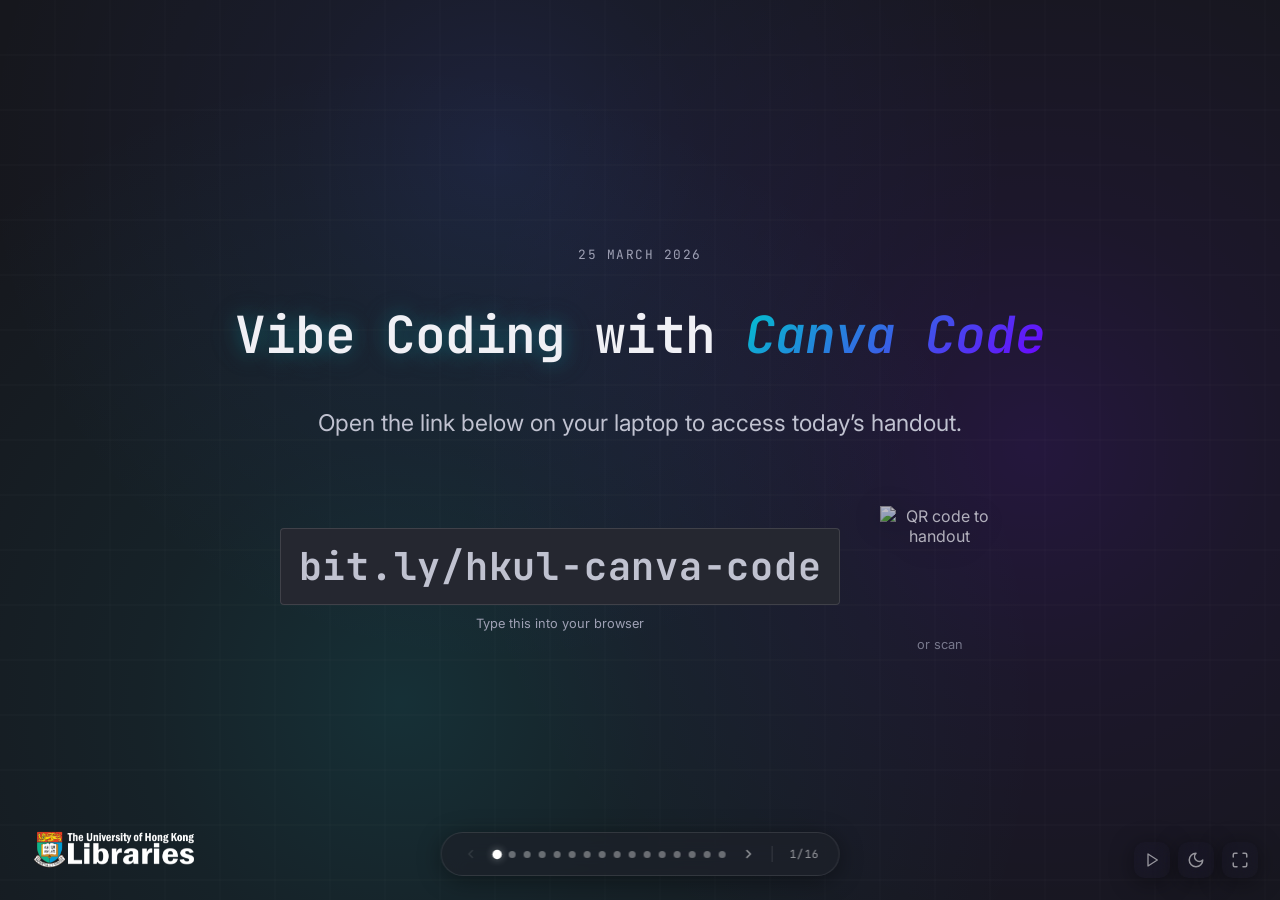
==== commit c1114ec9: "Handout: paper layout, static grid background, typography; QR to Workers URL - handout: link main.cs" ====
--- a/index.html
+++ b/index.html
@@ -94,7 +94,7 @@
             <div style="text-align: center; opacity: 0.7">
               <img
                 class="qr-dark-mode"
-                src="https://quickchart.io/qr?text=https%3A%2F%2Fbit.ly%2Fhkul-canva-code&amp;size=140&amp;dark=ffffff&amp;light=0000&amp;margin=2"
+                src="https://quickchart.io/qr?text=https%3A%2F%2Fvibe-coding-workshop.libishku.workers.dev%2Fhandout&amp;size=140&amp;dark=ffffff&amp;light=0000&amp;margin=2"
                 alt="QR code to handout"
                 width="120"
                 height="120"
@@ -105,7 +105,7 @@
               />
               <img
                 class="qr-light-mode"
-                src="https://quickchart.io/qr?text=https%3A%2F%2Fbit.ly%2Fhkul-canva-code&amp;size=140&amp;dark=222222&amp;light=0000&amp;margin=2"
+                src="https://quickchart.io/qr?text=https%3A%2F%2Fvibe-coding-workshop.libishku.workers.dev%2Fhandout&amp;size=140&amp;dark=222222&amp;light=0000&amp;margin=2"
                 alt="QR code to handout"
                 width="120"
                 height="120"
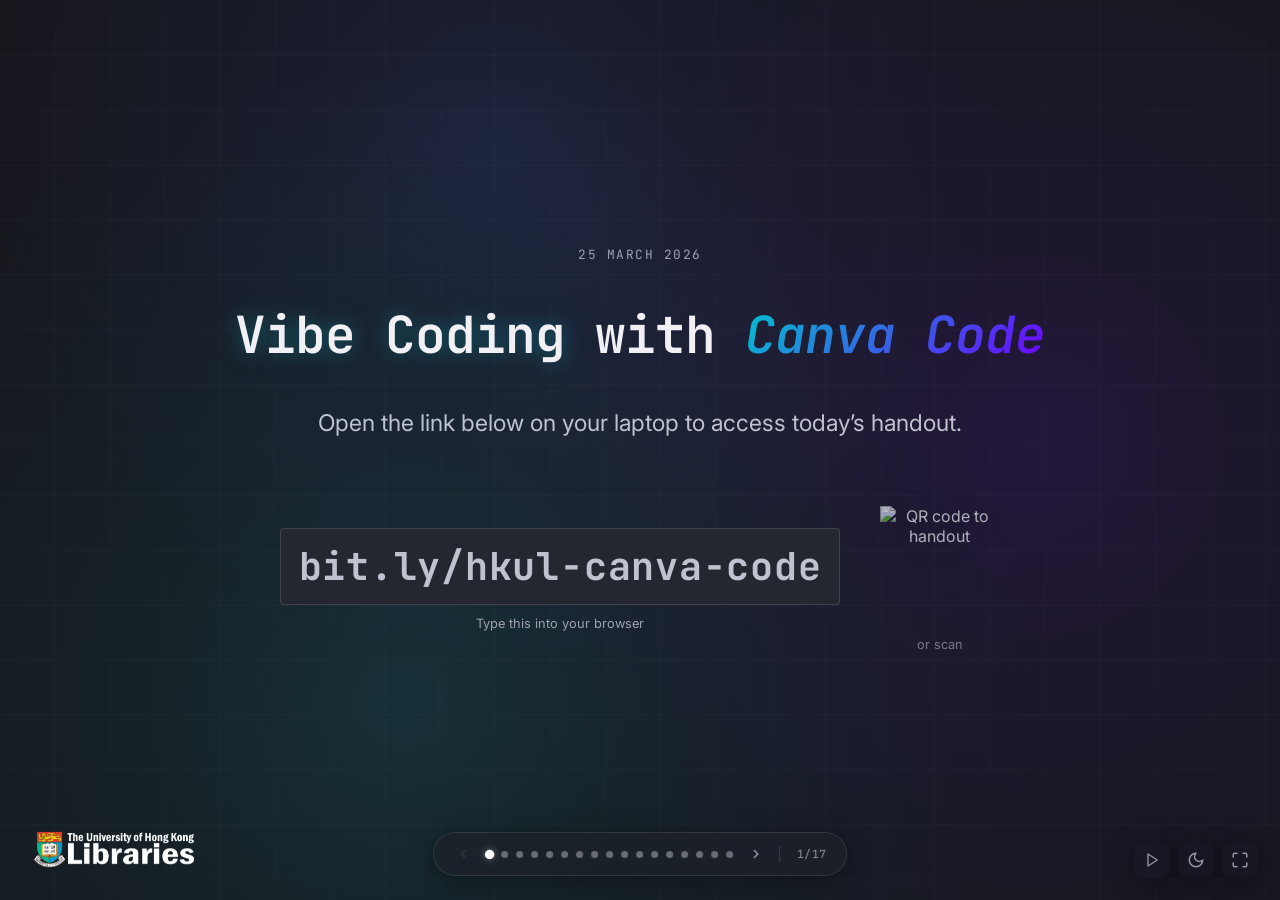
==== commit a8fcaf5c: "Add Slide 4 (tool spectrum), script refinements, and handout gas law demo - New Slide 4: "Why Canva " ====
--- a/index.html
+++ b/index.html
@@ -6,8 +6,13 @@
     <title>Vibe Coding with Canva Code</title>
     <link rel="preconnect" href="https://fonts.googleapis.com" />
     <link rel="preconnect" href="https://fonts.gstatic.com" crossorigin />
+    <link rel="preconnect" href="https://cdn.jsdelivr.net" crossorigin />
     <link
       href="https://fonts.googleapis.com/css2?family=Inter:wght@400;500;600;700&family=JetBrains+Mono:wght@400;500;600;700&display=swap"
+      rel="stylesheet"
+    />
+    <link
+      href="https://cdn.jsdelivr.net/npm/@fontsource/maple-mono@latest/latin.css"
       rel="stylesheet"
     />
     <link rel="stylesheet" href="css/main.css" />
@@ -336,8 +341,69 @@
         </div>
       </section>
 
-      <!-- ===== Slide 4 : The Scope ===== -->
+      <!-- ===== Slide 4 : Why Canva Code? ===== -->
       <section class="slide slide--center" data-slide="4">
+        <div class="slide-inner">
+          <h2 class="fade-content">Why <span class="text-gradient" style="font-style: italic">Canva Code</span>?</h2>
+          <p class="subtitle fade-content mt-sm" style="max-width: 780px">
+            AI coding tools range from zero-setup to full development environments. We picked the easiest entry point.
+          </p>
+
+          <div class="spectrum mt-lg fade-content">
+            <div class="spectrum-col spectrum-col--active">
+              <span class="spectrum-level spectrum-level--easy">Easiest</span>
+              <div class="spectrum-tier">
+                <div class="spectrum-logos">
+                  <img src="img/logos/canva.svg" alt="Canva" />
+                </div>
+                <p class="spectrum-names">Canva Code</p>
+                <p class="spectrum-desc">
+                  Minimal setup. Write a prompt,<br />easily see the result, embed in presentations.
+                </p>
+              </div>
+            </div>
+
+            <div class="spectrum-col">
+              <span class="spectrum-level spectrum-level--mid">More Power</span>
+              <div class="spectrum-tier">
+                <div class="spectrum-logos">
+                  <img src="img/logos/replit.svg" alt="Replit" />
+                  <img src="img/logos/lovable.svg" alt="Lovable" style="border-radius: 6px;" />
+                  <img src="img/logos/bolt.svg" alt="Bolt.new" />
+                </div>
+                <p class="spectrum-names">Replit &middot; Lovable &middot; Bolt</p>
+                <p class="spectrum-desc">
+                  Build full web apps from a prompt.<br />Some setup &amp; project structure needed.
+                </p>
+              </div>
+            </div>
+
+            <div class="spectrum-col">
+              <span class="spectrum-level spectrum-level--adv">Most Powerful</span>
+              <div class="spectrum-tier">
+                <div class="spectrum-logos">
+                  <img src="img/logos/cursor.svg" alt="Cursor" />
+                  <img src="img/logos/claude.svg" alt="Claude Code" />
+                </div>
+                <p class="spectrum-names">Cursor &middot; Claude Code</p>
+                <p class="spectrum-desc">
+                  Full dev environments for real software.<br />Technical background required.
+                </p>
+              </div>
+            </div>
+          </div>
+
+          <div class="spectrum-bar mt-sm fade-content"></div>
+
+          <p class="spectrum-note fade-content mt-sm">
+            <i data-lucide="arrow-right" style="width: 12px; height: 12px; display: inline; vertical-align: -2px;"></i>
+            This presentation was built with the tools on the right &mdash; vibe coding scales.
+          </p>
+        </div>
+      </section>
+
+      <!-- ===== Slide 5 : The Scope ===== -->
+      <section class="slide slide--center" data-slide="5">
         <div class="slide-inner">
           <div class="scope-block fade-content">
             <p
@@ -361,8 +427,8 @@
         </div>
       </section>
 
-      <!-- ===== Slide 5 : Ideal Gas Law Demo ===== -->
-      <section class="slide slide--center" data-slide="5">
+      <!-- ===== Slide 6 : Ideal Gas Law Demo ===== -->
+      <section class="slide slide--center" data-slide="6">
         <div class="slide-inner">
           <div
             id="gas-law-intro"
@@ -419,17 +485,17 @@
         </div>
       </section>
 
-      <!-- ===== Slide 6 : The Enthusiastic Intern ===== -->
-      <section class="slide slide--center" data-slide="6">
+      <!-- ===== Slide 7 : The Junior Intern ===== -->
+      <section class="slide slide--center" data-slide="7">
         <div class="slide-inner">
           <h2 class="fade-content">
             The
-            <span class="text-accent">&ldquo;Enthusiastic Intern&rdquo;</span>
+            <span class="text-accent">&ldquo;Junior Intern&rdquo;</span>
             Rule
           </h2>
           <p class="fade-content mt-sm subtitle" style="max-width: 720px">
-            Canva Code is a helpful but inexperienced assistant &mdash; great
-            with simple tasks, unreliable with complex ones.
+            Canva Code is like a junior intern &mdash; fast and capable,
+            but inexperienced with complex tasks.
           </p>
           <div
             class="fade-content mt-lg"
@@ -452,7 +518,7 @@
                 "
               ></i>
               <p style="font-size: var(--text-sm)">
-                <strong>4-card comparison tool</strong>
+                <strong>Simple 4-card comparison tool</strong>
               </p>
               <p
                 style="
@@ -495,8 +561,8 @@
         </div>
       </section>
 
-      <!-- ===== Slide 7 : Three Tracks ===== -->
-      <section class="slide slide--columns" data-slide="7">
+      <!-- ===== Slide 8 : Three Tracks ===== -->
+      <section class="slide slide--columns" data-slide="8">
         <div class="slide-inner">
           <h2 class="fade-content">Pick Your Track</h2>
           <p class="subtitle fade-content">
@@ -532,8 +598,8 @@
         </div>
       </section>
 
-      <!-- ===== Slide 8 : Live Build ===== -->
-      <section class="slide slide--top" data-slide="8">
+      <!-- ===== Slide 9 : Live Build ===== -->
+      <section class="slide slide--top" data-slide="9">
         <div class="slide-inner">
           <h2 class="fade-content">Live Build: Step by Step</h2>
           <p
@@ -656,8 +722,8 @@
         </div>
       </section>
 
-      <!-- ===== Slide 9 : Inspecting and Refining ===== -->
-      <section class="slide slide--center" data-slide="9">
+      <!-- ===== Slide 10 : Inspecting and Refining ===== -->
+      <section class="slide slide--center" data-slide="10">
         <div class="slide-inner">
           <h2 class="fade-content">Inspect &amp; Refine</h2>
           <div
@@ -746,8 +812,8 @@
         </div>
       </section>
 
-      <!-- ===== Slide 10 : Sprint 1 ===== -->
-      <section class="slide slide--center" data-slide="10">
+      <!-- ===== Slide 11 : Sprint 1 ===== -->
+      <section class="slide slide--center" data-slide="11">
         <div class="slide-inner">
           <h2 class="fade-content">Your Turn</h2>
           <div class="countdown interactive mt-md" id="countdown-container">
@@ -825,8 +891,8 @@
         </div>
       </section>
 
-      <!-- ===== Slide 11 : Sprint 2 — Interactive Sandwich ===== -->
-      <section class="slide slide--center" data-slide="11">
+      <!-- ===== Slide 12 : Sprint 2 — Interactive Sandwich ===== -->
+      <section class="slide slide--center" data-slide="12">
         <div class="slide-inner">
           <h2 class="fade-content">The &ldquo;Interactive Sandwich&rdquo;</h2>
           <p class="subtitle fade-content mt-sm" style="max-width: 700px">
@@ -875,8 +941,8 @@
         </div>
       </section>
 
-      <!-- ===== Slide 12 : The Illusion of Understanding ===== -->
-      <section class="slide slide--center" data-slide="12">
+      <!-- ===== Slide 13 : The Illusion of Understanding ===== -->
+      <section class="slide slide--center" data-slide="13">
         <div class="slide-inner">
           <h2 class="fade-content" style="white-space: nowrap">
             Interaction &ne; Understanding
@@ -931,8 +997,8 @@
         </div>
       </section>
 
-      <!-- ===== Slide 13 : Native vs Custom ===== -->
-      <section class="slide slide--center" data-slide="13">
+      <!-- ===== Slide 14 : Native vs Custom ===== -->
+      <section class="slide slide--center" data-slide="14">
         <div class="slide-inner">
           <h2 class="fade-content">When to Use What</h2>
           <div class="compare-grid mt-lg fade-content" style="max-width: 800px">
@@ -992,8 +1058,8 @@
         </div>
       </section>
 
-      <!-- ===== Slide 14 : Where to Go Next ===== -->
-      <section class="slide slide--center" data-slide="14">
+      <!-- ===== Slide 15 : Where to Go Next ===== -->
+      <section class="slide slide--center" data-slide="15">
         <div class="slide-inner">
           <h2 class="fade-content">Where to Go Next</h2>
           <div
@@ -1070,8 +1136,8 @@
         </div>
       </section>
 
-      <!-- ===== Slide 15 : Thank You ===== -->
-      <section class="slide slide--center" data-slide="15">
+      <!-- ===== Slide 16 : Thank You ===== -->
+      <section class="slide slide--center" data-slide="16">
         <div class="slide-inner">
           <h2 class="fade-content">Thank You</h2>
           <div
@@ -1160,7 +1226,7 @@
       </button>
       <div class="nav-divider"></div>
       <div class="slide-counter">
-        <span id="counter-current">1</span>/<span id="counter-total">16</span>
+        <span id="counter-current">1</span>/<span id="counter-total">17</span>
       </div>
     </nav>
 
@@ -1354,7 +1420,7 @@
           });
         }
 
-        /* --- Countdown timer (Slide 9) --- */
+        /* --- Countdown timer (Slide 11) --- */
         var display = document.getElementById("countdown-display");
         var startBtn = document.getElementById("countdown-btn");
         var resetBtn = document.getElementById("countdown-reset");
--- a/css/main.css
+++ b/css/main.css
@@ -12,7 +12,7 @@
   --color-purple-dark: #5900cc;
   --color-blue: #3c64ff;
 
-  --font-display: 'Maple Mono NF CN', 'JetBrains Mono', monospace;
+  --font-display: 'Maple Mono NF CN', 'Maple Mono', 'JetBrains Mono', monospace;
   --font-body: 'Inter', 'Roboto', 'Helvetica Neue', Arial, sans-serif;
 
   --text-xs: clamp(0.75rem, 1vw, 0.875rem);
@@ -853,6 +853,134 @@
 }
 .track-card h3 { font-size: var(--text-xl); margin-bottom: var(--space-xs); }
 .track-card p { font-size: var(--text-sm); }
+
+/* Tool Spectrum (Slide 4) */
+.spectrum {
+  display: grid;
+  grid-template-columns: 1fr 1fr 1fr;
+  gap: var(--space-sm);
+  max-width: 920px;
+  width: 100%;
+}
+.spectrum-col {
+  display: flex;
+  flex-direction: column;
+  align-items: center;
+  gap: 8px;
+}
+.spectrum-tier {
+  display: flex;
+  flex-direction: column;
+  align-items: center;
+  gap: var(--space-sm);
+  padding: var(--space-md);
+  border-radius: 12px;
+  background: var(--bg-card);
+  border: 1px solid var(--border-subtle);
+  transition: border-color var(--dur-normal);
+  width: 100%;
+}
+.spectrum-tier:hover { border-color: var(--border-strong); }
+.spectrum-col--active .spectrum-tier {
+  border-color: var(--color-teal);
+  box-shadow: 0 0 20px rgba(0, 196, 204, 0.1);
+}
+.spectrum-logos {
+  display: flex;
+  align-items: center;
+  justify-content: center;
+  gap: 12px;
+  min-height: 36px;
+}
+.spectrum-logos img {
+  height: 28px !important;
+  width: auto !important;
+  max-height: 28px;
+  object-fit: contain;
+  display: block;
+  opacity: 0.85;
+  transition: opacity var(--dur-normal);
+}
+.spectrum-logos img[alt="Canva"] {
+  height: 36px !important;
+  max-height: 36px;
+}
+.spectrum-logos img[alt="Bolt.new"] {
+  height: 36px !important;
+  max-height: 36px;
+}
+[data-theme="dark"] .spectrum-logos img[alt="Bolt.new"],
+:root .spectrum-logos img[alt="Bolt.new"] {
+  filter: invert(1);
+}
+[data-theme="light"] .spectrum-logos img[alt="Bolt.new"] {
+  filter: none;
+}
+.spectrum-tier:hover .spectrum-logos img { opacity: 1; }
+.spectrum-names {
+  font-family: var(--font-display);
+  font-size: var(--text-sm);
+  font-weight: 600;
+  color: var(--text-primary);
+  text-align: center;
+  line-height: 1.4;
+}
+.spectrum-desc {
+  font-size: var(--text-xs);
+  color: var(--text-tertiary);
+  text-align: center;
+  line-height: 1.6;
+}
+.spectrum-level {
+  font-family: var(--font-display);
+  font-size: 0.65rem;
+  font-weight: 600;
+  text-transform: uppercase;
+  letter-spacing: 0.1em;
+  padding: 0.2em 0.8em;
+  border-radius: 100px;
+  white-space: nowrap;
+}
+.spectrum-level--easy {
+  background: rgba(0, 196, 204, 0.15);
+  color: var(--color-teal-light);
+  border: 1px solid rgba(0, 196, 204, 0.3);
+}
+.spectrum-level--mid {
+  background: rgba(60, 100, 255, 0.12);
+  color: var(--color-blue);
+  border: 1px solid rgba(60, 100, 255, 0.25);
+}
+.spectrum-level--adv {
+  background: rgba(111, 0, 255, 0.10);
+  color: var(--color-purple-light);
+  border: 1px solid rgba(111, 0, 255, 0.25);
+}
+[data-theme="light"] .spectrum-level--easy { color: var(--color-teal-dark); }
+[data-theme="light"] .spectrum-level--mid { color: #2a4abf; }
+[data-theme="light"] .spectrum-level--adv { color: var(--color-purple-dark); }
+
+.spectrum-bar {
+  max-width: 920px;
+  width: 100%;
+  height: 4px;
+  border-radius: 2px;
+  background: linear-gradient(90deg, var(--color-teal), var(--color-blue), var(--color-purple));
+  opacity: 0.5;
+}
+.spectrum-note {
+  font-size: var(--text-xs);
+  color: var(--text-tertiary);
+  font-style: italic;
+  text-align: center;
+}
+
+@media (max-width: 1024px) {
+  .spectrum {
+    grid-template-columns: 1fr;
+    gap: var(--space-sm);
+  }
+}
 
 /* =============================================
    Fade-Content Staggered Entrance
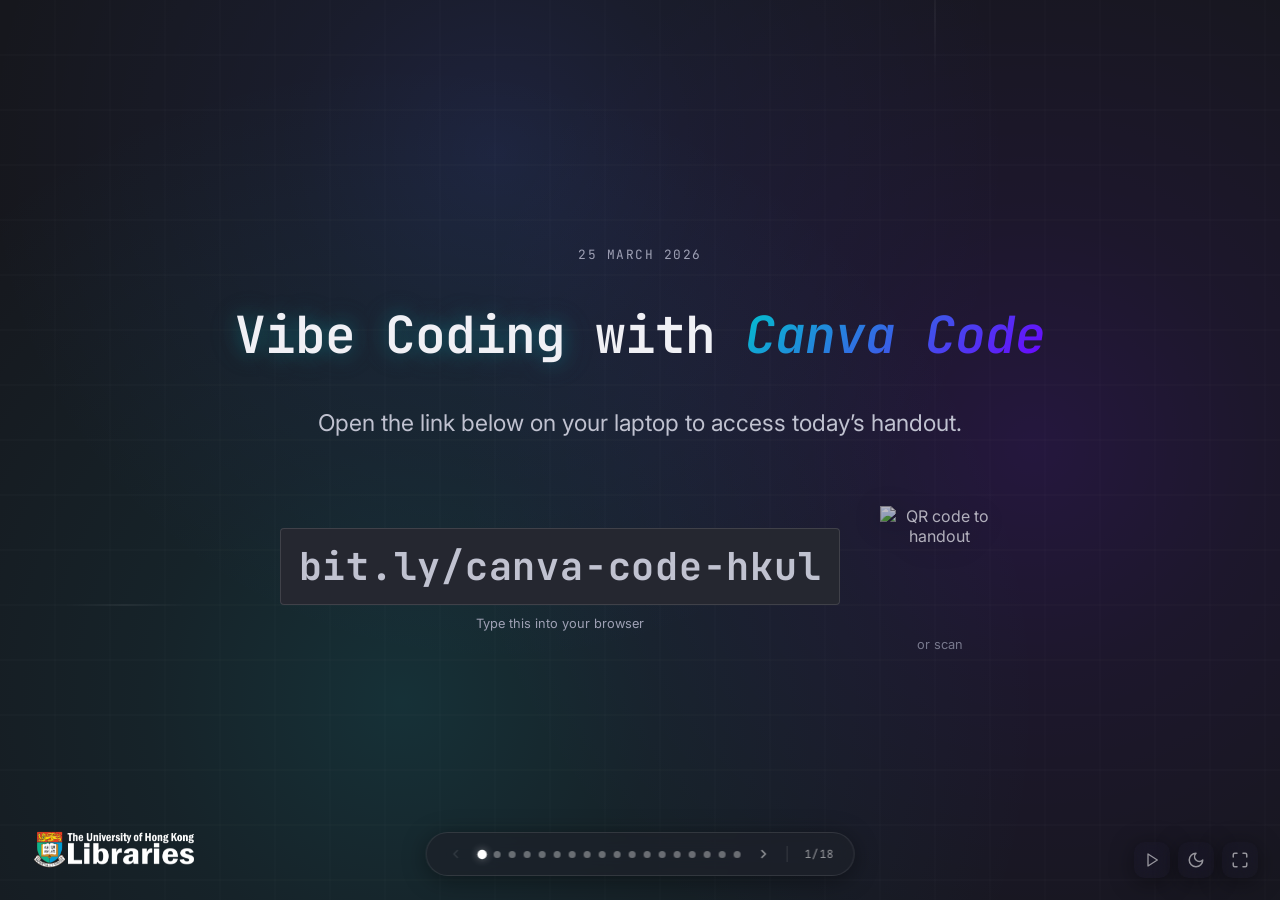
==== commit fa59bc4b: "Add Canva AI guest handoff and workshop script refresh Introduce the Canva AI student handoff, align" ====
--- a/index.html
+++ b/index.html
@@ -84,7 +84,7 @@
                   letter-spacing: 0.02em;
                 "
               >
-                bit.ly/hkul-canva-code
+                bit.ly/canva-code-hkul
               </p>
               <p
                 style="
@@ -183,12 +183,12 @@
                 Slide 1 of 1
               </div>
               <div style="flex: 1; padding: var(--space-md)">
-                <h4>Project Showcase</h4>
+                <h4>Project / Idea Showcase</h4>
                 <ul>
                   <li>Project Alpha &mdash; Climate analysis tool</li>
-                  <li>Project Beta &mdash; Student feedback app</li>
+                  <li>Project Beta &mdash; Teaching idea bank</li>
                   <li>Project Gamma &mdash; Lab data dashboard</li>
-                  <li>Project Delta &mdash; Policy comparison</li>
+                  <li>Project Delta &mdash; Service initiative overview</li>
                   <li>Project Epsilon &mdash; Heritage walk guide</li>
                   <li>Project Zeta &mdash; Budget calculator</li>
                 </ul>
@@ -234,11 +234,12 @@
                   </div>
                 </div>
                 <div class="mini-card" data-tags="design">
-                  <strong>Portfolio</strong>
-                  <p class="mini-summary">Filterable project showcase</p>
+                  <strong>Showcase</strong>
+                  <p class="mini-summary">Filterable project and idea gallery</p>
                   <div class="mini-detail">
-                    Browse 12 student projects by tag. Click any card to see
-                    full description and team info.
+                    Browse research themes, teaching ideas, and service
+                    initiatives by tag. Click any card to see full description
+                    and context.
                   </div>
                 </div>
                 <div class="mini-card" data-tags="policy">
@@ -290,11 +291,18 @@
             Coined by AI researcher <strong>Andrej Karpathy</strong> (early
             2025).
           </p>
-          <span
-            class="tag fade-content"
-            style="font-size: var(--text-sm); padding: 0.4em 1.1em"
-            >Collins Dictionary &middot; Word of the Year 2025</span
-          >
+          <p
+            class="fade-content"
+            style="
+              margin-top: var(--space-xs);
+              font-size: var(--text-xs);
+              color: var(--text-tertiary);
+              font-family: var(--font-display);
+              opacity: 0.82;
+            "
+          >
+            Later named Collins Dictionary's Word of the Year 2025.
+          </p>
           <div class="flow mt-lg fade-content" style="gap: var(--space-md)">
             <span class="flow-step" style="font-size: var(--text-xl)">
               <i data-lucide="pen-line" style="width: 20px; height: 20px"></i>
@@ -402,9 +410,91 @@
         </div>
       </section>
 
-      <!-- ===== Slide 5 : The Scope ===== -->
+      <!-- ===== Slide 5 : Guest Share — Canva AI ===== -->
       <section class="slide slide--center" data-slide="5">
         <div class="slide-inner">
+          <p class="label fade-content">Guest Share</p>
+          <h2 class="fade-content mt-sm" style="max-width: 920px">
+            How to Use Canva Elegantly for Presentations
+          </h2>
+          <p class="subtitle fade-content mt-sm" style="max-width: 820px">
+            Before we zoom in on
+            <span class="text-gradient" style="font-style: italic"
+              >Canva Code</span
+            >, let us widen the lens for a moment. Canva AI also helps with
+            drafting slides, refining visuals, and building presentation
+            workflows from scratch.
+          </p>
+          <div
+            class="card fade-content mt-lg"
+            style="max-width: 760px; width: 100%; text-align: left"
+          >
+            <div
+              style="
+                display: flex;
+                justify-content: space-between;
+                gap: var(--space-lg);
+                flex-wrap: wrap;
+                align-items: flex-start;
+              "
+            >
+              <div>
+                <p class="label" style="margin-bottom: var(--space-xs)">
+                  Speaker
+                </p>
+                <h3 style="margin: 0">Henry Song</h3>
+                <p
+                  style="
+                    margin-top: var(--space-xs);
+                    font-size: var(--text-sm);
+                    color: var(--text-tertiary);
+                  "
+                >
+                  Year 1 student &middot; School of Computing and Data Science
+                </p>
+              </div>
+              <span class="tag" style="font-size: var(--text-xs)">8&ndash;10 min</span>
+            </div>
+            <p
+              style="
+                margin-top: var(--space-md);
+                font-size: var(--text-sm);
+                color: var(--text-secondary);
+              "
+            >
+              A student view of how Canva AI supports the full presentation
+              process &mdash; from generating first drafts to polishing slides,
+              and using Canva Code when a custom interactive piece is needed.
+            </p>
+            <div
+              style="
+                display: flex;
+                gap: var(--space-sm);
+                flex-wrap: wrap;
+                margin-top: var(--space-md);
+              "
+            >
+              <span class="tag" style="font-size: var(--text-xs)"
+                >Draft presentations</span
+              >
+              <span class="tag" style="font-size: var(--text-xs)"
+                >Edit visuals</span
+              >
+              <span class="tag" style="font-size: var(--text-xs)"
+                >Use Canva Code when needed</span
+              >
+            </div>
+          </div>
+        </div>
+      </section>
+
+      <!-- ===== Slide 6 : The Scope ===== -->
+      <section class="slide slide--center" data-slide="6">
+        <div class="slide-inner">
+          <p class="subtitle fade-content" style="max-width: 760px">
+            That wider Canva AI ecosystem is helpful context. For the rest of
+            today, we are zooming in on one specific part of it.
+          </p>
           <div class="scope-block fade-content">
             <p
               class="label"
@@ -427,8 +517,8 @@
         </div>
       </section>
 
-      <!-- ===== Slide 6 : Ideal Gas Law Demo ===== -->
-      <section class="slide slide--center" data-slide="6">
+      <!-- ===== Slide 7 : Ideal Gas Law Demo ===== -->
+      <section class="slide slide--center" data-slide="7">
         <div class="slide-inner">
           <div
             id="gas-law-intro"
@@ -485,8 +575,8 @@
         </div>
       </section>
 
-      <!-- ===== Slide 7 : The Junior Intern ===== -->
-      <section class="slide slide--center" data-slide="7">
+      <!-- ===== Slide 8 : The Junior Intern ===== -->
+      <section class="slide slide--center" data-slide="8">
         <div class="slide-inner">
           <h2 class="fade-content">
             The
@@ -494,8 +584,8 @@
             Rule
           </h2>
           <p class="fade-content mt-sm subtitle" style="max-width: 720px">
-            Canva Code is like a junior intern &mdash; fast and capable,
-            but inexperienced with complex tasks.
+            Canva Code is like a junior intern &mdash; fast and eager, but not
+            always reliable, especially when the task gets too complex.
           </p>
           <div
             class="fade-content mt-lg"
@@ -561,8 +651,8 @@
         </div>
       </section>
 
-      <!-- ===== Slide 8 : Three Tracks ===== -->
-      <section class="slide slide--columns" data-slide="8">
+      <!-- ===== Slide 9 : Three Tracks ===== -->
+      <section class="slide slide--columns" data-slide="9">
         <div class="slide-inner">
           <h2 class="fade-content">Pick Your Track</h2>
           <p class="subtitle fade-content">
@@ -571,9 +661,10 @@
           </p>
           <div class="track-card fade-content">
             <div class="track-number">01</div>
-            <h3>Project Showcase</h3>
+            <h3>Project / Idea Showcase</h3>
             <p class="mt-xs">
-              Filterable card gallery for projects, portfolios, or ideas.
+              Filterable gallery for projects, research themes, teaching
+              ideas, student work, or service initiatives.
             </p>
             <span class="tag tag--teal mt-sm">General</span>
           </div>
@@ -598,8 +689,8 @@
         </div>
       </section>
 
-      <!-- ===== Slide 9 : Live Build ===== -->
-      <section class="slide slide--top" data-slide="9">
+      <!-- ===== Slide 10 : Live Build ===== -->
+      <section class="slide slide--top" data-slide="10">
         <div class="slide-inner">
           <h2 class="fade-content">Live Build: Step by Step</h2>
           <p
@@ -654,11 +745,12 @@
             </button>
             <p class="label mb-sm">Track 1 &mdash; Prompt</p>
             <p class="prompt-text" style="white-space: pre-wrap">
-              Build an interactive project showcase for a university
-              presentation. Show 6 cards with a title, one-line summary, and
-              tags. Add tag filters at the top and a search box. When a card is
-              clicked, show a detail view with more information. Use a clean,
-              professional design.
+              Build an interactive showcase for a university presentation. Show
+              6 cards featuring projects, research themes, teaching ideas,
+              student work, or service initiatives. Each card should include a
+              title, one-line summary, and tags. Add tag filters at the top and
+              a search box. When a card is clicked, show a detail view with
+              more information. Use a clean, professional design.
             </p>
           </div>
           <div
@@ -722,8 +814,8 @@
         </div>
       </section>
 
-      <!-- ===== Slide 10 : Inspecting and Refining ===== -->
-      <section class="slide slide--center" data-slide="10">
+      <!-- ===== Slide 11 : Inspecting and Refining ===== -->
+      <section class="slide slide--center" data-slide="11">
         <div class="slide-inner">
           <h2 class="fade-content">Inspect &amp; Refine</h2>
           <div
@@ -812,8 +904,8 @@
         </div>
       </section>
 
-      <!-- ===== Slide 11 : Sprint 1 ===== -->
-      <section class="slide slide--center" data-slide="11">
+      <!-- ===== Slide 12 : Sprint 1 ===== -->
+      <section class="slide slide--center" data-slide="12">
         <div class="slide-inner">
           <h2 class="fade-content">Your Turn</h2>
           <div class="countdown interactive mt-md" id="countdown-container">
@@ -886,18 +978,20 @@
               max-width: 600px;
             "
           >
-            No topic in mind? Use the dummy content from the handout.
-          </p>
-        </div>
-      </section>
-
-      <!-- ===== Slide 12 : Sprint 2 — Interactive Sandwich ===== -->
-      <section class="slide slide--center" data-slide="12">
-        <div class="slide-inner">
-          <h2 class="fade-content">The &ldquo;Interactive Sandwich&rdquo;</h2>
+            No topic in mind? Use the sample content from the handout.
+          </p>
+        </div>
+      </section>
+
+      <!-- ===== Slide 13 : Flexible Exploration — Interactive Sandwich ===== -->
+      <section class="slide slide--center" data-slide="13">
+        <div class="slide-inner">
+          <h2 class="fade-content">
+            The &ldquo;Interactive Sandwich&rdquo; Mindset
+          </h2>
           <p class="subtitle fade-content mt-sm" style="max-width: 700px">
-            Do not just drop a widget onto a blank slide.<br />Frame it with
-            purpose.
+            This is a way of thinking, not a checklist everyone must finish
+            today.<br />Frame interaction with purpose.
           </p>
           <div class="sandwich mt-lg fade-content" style="max-width: 640px">
             <div class="sandwich-layer sandwich-bread">
@@ -938,11 +1032,23 @@
               <strong>Synthesis</strong> &mdash; What is the takeaway?
             </div>
           </div>
-        </div>
-      </section>
-
-      <!-- ===== Slide 13 : The Illusion of Understanding ===== -->
-      <section class="slide slide--center" data-slide="13">
+          <p
+            class="fade-content mt-md"
+            style="
+              max-width: 760px;
+              font-size: var(--text-sm);
+              color: var(--text-tertiary);
+            "
+          >
+            Use the next block flexibly: refine your component, embed it if you
+            are ready, or explore Canva AI further. The important thing is the
+            mindset behind the slide.
+          </p>
+        </div>
+      </section>
+
+      <!-- ===== Slide 14 : The Illusion of Understanding ===== -->
+      <section class="slide slide--center" data-slide="14">
         <div class="slide-inner">
           <h2 class="fade-content" style="white-space: nowrap">
             Interaction &ne; Understanding
@@ -997,8 +1103,8 @@
         </div>
       </section>
 
-      <!-- ===== Slide 14 : Native vs Custom ===== -->
-      <section class="slide slide--center" data-slide="14">
+      <!-- ===== Slide 15 : Native vs Custom ===== -->
+      <section class="slide slide--center" data-slide="15">
         <div class="slide-inner">
           <h2 class="fade-content">When to Use What</h2>
           <div class="compare-grid mt-lg fade-content" style="max-width: 800px">
@@ -1044,7 +1150,7 @@
                   "
                 ></i>
                 <p class="label text-accent" style="margin: 0">
-                  Canva Code (Vibe Coding)
+                  Canva Code
                 </p>
               </div>
               <ul class="compare-list">
@@ -1058,8 +1164,8 @@
         </div>
       </section>
 
-      <!-- ===== Slide 15 : Where to Go Next ===== -->
-      <section class="slide slide--center" data-slide="15">
+      <!-- ===== Slide 16 : Where to Go Next ===== -->
+      <section class="slide slide--center" data-slide="16">
         <div class="slide-inner">
           <h2 class="fade-content">Where to Go Next</h2>
           <div
@@ -1136,8 +1242,8 @@
         </div>
       </section>
 
-      <!-- ===== Slide 16 : Thank You ===== -->
-      <section class="slide slide--center" data-slide="16">
+      <!-- ===== Slide 17 : Thank You ===== -->
+      <section class="slide slide--center" data-slide="17">
         <div class="slide-inner">
           <h2 class="fade-content">Thank You</h2>
           <div
@@ -1226,7 +1332,7 @@
       </button>
       <div class="nav-divider"></div>
       <div class="slide-counter">
-        <span id="counter-current">1</span>/<span id="counter-total">17</span>
+        <span id="counter-current">1</span>/<span id="counter-total">18</span>
       </div>
     </nav>
 
@@ -1420,7 +1526,7 @@
           });
         }
 
-        /* --- Countdown timer (Slide 11) --- */
+        /* --- Countdown timer (Slide 12) --- */
         var display = document.getElementById("countdown-display");
         var startBtn = document.getElementById("countdown-btn");
         var resetBtn = document.getElementById("countdown-reset");
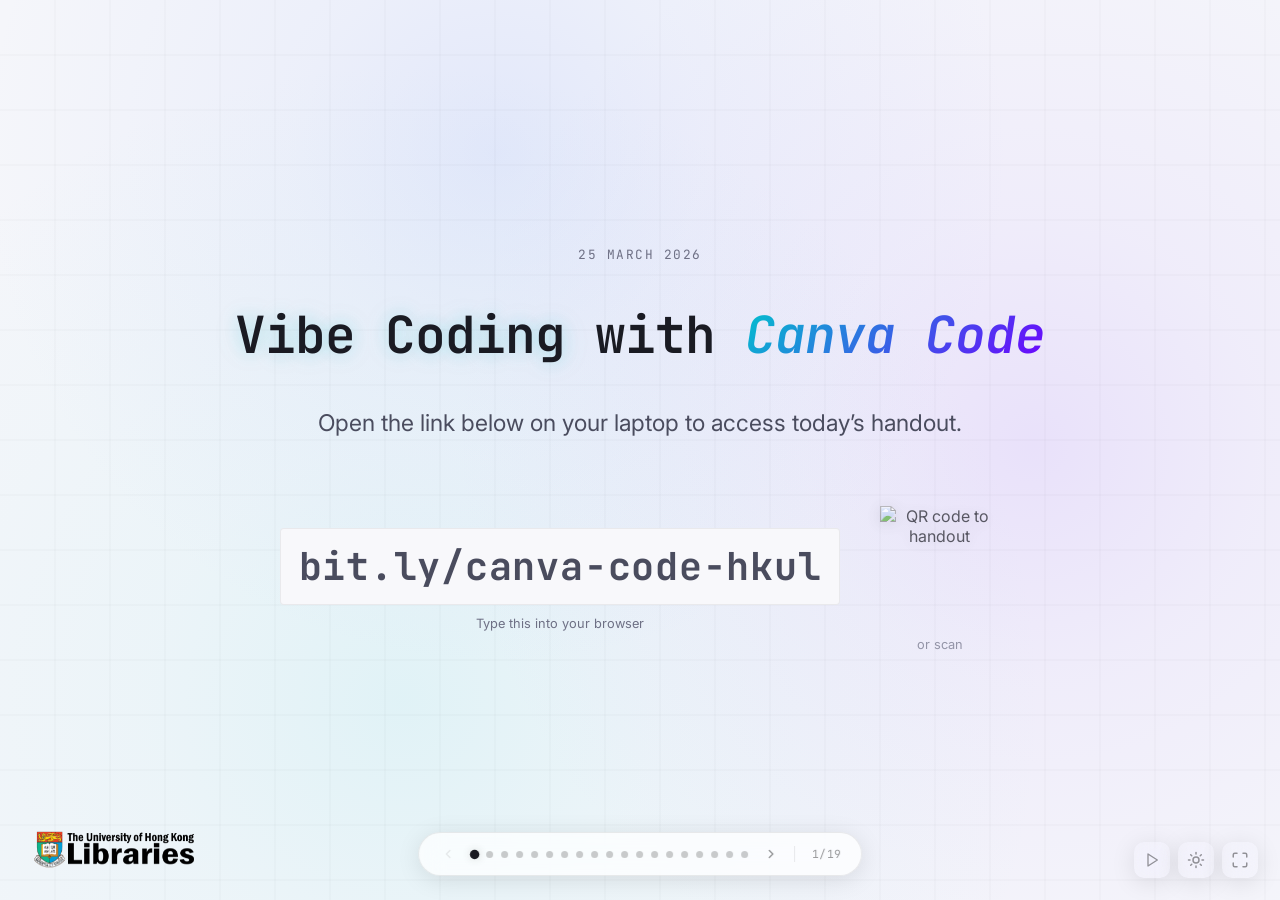
==== commit a37a934b: "Respect system light/dark preference for slides and handout Apply prefers-color-scheme when no manua" ====
--- a/index.html
+++ b/index.html
@@ -29,8 +29,18 @@
     <script src="https://unpkg.com/lucide@latest/dist/umd/lucide.min.js"></script>
     <script>
       (function () {
+        function systemTheme() {
+          try {
+            if (
+              window.matchMedia &&
+              window.matchMedia("(prefers-color-scheme: light)").matches
+            )
+              return "light";
+          } catch (e) {}
+          return "dark";
+        }
         var saved = localStorage.getItem("theme");
-        if (saved) document.documentElement.setAttribute("data-theme", saved);
+        document.documentElement.setAttribute("data-theme", saved || systemTheme());
       })();
     </script>
     <script>
@@ -1242,8 +1252,143 @@
         </div>
       </section>
 
-      <!-- ===== Slide 17 : Thank You ===== -->
+      <!-- ===== Slide 17 : Canva Pro for Campus ===== -->
       <section class="slide slide--center" data-slide="17">
+        <div class="slide-inner">
+          <p class="label fade-content">Campus Perk</p>
+          <h2 class="fade-content mt-sm">
+            <span class="text-gradient" style="font-style: italic">Canva Pro</span> for Campus
+          </h2>
+          <p class="subtitle fade-content mt-sm" style="max-width: 920px">
+            RIC &times; Canva &mdash; Exclusive for HKU staff, students &amp; alumni
+          </p>
+
+          <div
+            class="card fade-content mt-md"
+            style="max-width: 960px; width: 100%; text-align: left"
+          >
+            <div
+              style="
+                display: flex;
+                gap: var(--space-lg);
+                flex-wrap: wrap;
+                align-items: center;
+                justify-content: space-between;
+              "
+            >
+              <div style="flex: 1 1 auto; min-width: min(100%, 32rem)">
+                <div
+                  style="
+                    display: flex;
+                    gap: var(--space-md);
+                    flex-wrap: wrap;
+                    margin-bottom: var(--space-sm);
+                  "
+                >
+                  <div>
+                    <p class="label" style="margin-bottom: 2px">Price</p>
+                    <p
+                      style="
+                        font-size: var(--text-2xl);
+                        font-weight: 700;
+                        font-family: var(--font-display);
+                        color: var(--text-primary);
+                        line-height: 1.2;
+                      "
+                    >
+                      HK$30
+                    </p>
+                  </div>
+                  <div>
+                    <p class="label" style="margin-bottom: 2px">Valid until</p>
+                    <p
+                      style="
+                        font-size: var(--text-lg);
+                        font-weight: 600;
+                        font-family: var(--font-display);
+                        color: var(--text-primary);
+                        line-height: 1.2;
+                      "
+                    >
+                      5 Nov 2026
+                    </p>
+                  </div>
+                </div>
+                <p style="font-size: var(--text-sm); color: var(--text-tertiary); line-height: 1.6">
+                  Payment via FPS or AlipayHK. Scan the QR code to open the sign-up form.
+                </p>
+              </div>
+
+              <div style="text-align: center; flex-shrink: 0">
+                <a
+                  href="https://docs.google.com/forms/d/e/1FAIpQLSffdadwm7Jpm354yDlryxRcshv7GhR24JmjvzeU0nMYxvG-4w/viewform"
+                  target="_blank"
+                  style="display: inline-block"
+                >
+                  <img
+                    class="qr-dark-mode"
+                    src="https://quickchart.io/qr?text=https%3A%2F%2Fdocs.google.com%2Fforms%2Fd%2Fe%2F1FAIpQLSffdadwm7Jpm354yDlryxRcshv7GhR24JmjvzeU0nMYxvG-4w%2Fviewform&amp;size=160&amp;dark=ffffff&amp;light=0000&amp;margin=2"
+                    alt="QR code to Canva Pro sign-up form"
+                    width="130"
+                    height="130"
+                    style="
+                      display: block;
+                      filter: drop-shadow(0 4px 14px rgba(0, 0, 0, 0.45));
+                    "
+                  />
+                  <img
+                    class="qr-light-mode"
+                    src="https://quickchart.io/qr?text=https%3A%2F%2Fdocs.google.com%2Fforms%2Fd%2Fe%2F1FAIpQLSffdadwm7Jpm354yDlryxRcshv7GhR24JmjvzeU0nMYxvG-4w%2Fviewform&amp;size=160&amp;dark=222222&amp;light=0000&amp;margin=2"
+                    alt="QR code to Canva Pro sign-up form"
+                    width="130"
+                    height="130"
+                    style="
+                      display: none;
+                      filter: drop-shadow(0 2px 8px rgba(0, 0, 0, 0.15));
+                    "
+                  />
+                </a>
+                <p
+                  style="
+                    font-size: var(--text-xs);
+                    color: var(--text-tertiary);
+                    margin-top: var(--space-xs);
+                  "
+                >
+                  Scan to sign up
+                </p>
+              </div>
+            </div>
+          </div>
+
+          <p
+            class="fade-content mt-md"
+            style="
+              font-size: var(--text-sm);
+              color: var(--text-secondary);
+              max-width: 900px;
+              line-height: 1.7;
+            "
+          >
+            Everything we covered today works with a <strong style="color: var(--text-primary)">free Canva account</strong>.
+            Pro is entirely optional.
+          </p>
+          <p
+            class="fade-content"
+            style="
+              font-size: var(--text-xs);
+              color: var(--text-tertiary);
+              max-width: 900px;
+            "
+          >
+            Questions about this promotion? Contact RIC at
+            <a href="mailto:riccssaud@gmail.com" style="color: var(--text-accent)">riccssaud@gmail.com</a>
+          </p>
+        </div>
+      </section>
+
+      <!-- ===== Slide 18 : Thank You ===== -->
+      <section class="slide slide--center" data-slide="18">
         <div class="slide-inner">
           <h2 class="fade-content">Thank You</h2>
           <div
@@ -1332,7 +1477,7 @@
       </button>
       <div class="nav-divider"></div>
       <div class="slide-counter">
-        <span id="counter-current">1</span>/<span id="counter-total">18</span>
+        <span id="counter-current">1</span>/<span id="counter-total">19</span>
       </div>
     </nav>
 
@@ -1423,20 +1568,21 @@
         /* --- Lucide icons --- */
         if (window.lucide) lucide.createIcons();
 
-        /* --- Theme toggle --- */
+        /* --- Theme toggle + system preference when not overridden --- */
         var themeBtn = document.getElementById("theme-btn");
+        function refreshThemeToggleUI() {
+          if (!themeBtn) return;
+          var isDark =
+            document.documentElement.getAttribute("data-theme") !== "light";
+          themeBtn.querySelector(".theme-icon-dark").style.display = isDark
+            ? ""
+            : "none";
+          themeBtn.querySelector(".theme-icon-light").style.display = isDark
+            ? "none"
+            : "";
+        }
         if (themeBtn) {
-          function applyThemeUI() {
-            var isDark =
-              document.documentElement.getAttribute("data-theme") !== "light";
-            themeBtn.querySelector(".theme-icon-dark").style.display = isDark
-              ? ""
-              : "none";
-            themeBtn.querySelector(".theme-icon-light").style.display = isDark
-              ? "none"
-              : "";
-          }
-          applyThemeUI();
+          refreshThemeToggleUI();
           themeBtn.addEventListener("click", function (e) {
             e.stopPropagation();
             var isDark =
@@ -1444,9 +1590,22 @@
             var next = isDark ? "light" : "dark";
             document.documentElement.setAttribute("data-theme", next);
             localStorage.setItem("theme", next);
-            applyThemeUI();
+            refreshThemeToggleUI();
           });
         }
+        (function () {
+          var mq = window.matchMedia("(prefers-color-scheme: light)");
+          function syncFromSystem() {
+            if (localStorage.getItem("theme")) return;
+            document.documentElement.setAttribute(
+              "data-theme",
+              mq.matches ? "light" : "dark"
+            );
+            refreshThemeToggleUI();
+          }
+          if (mq.addEventListener) mq.addEventListener("change", syncFromSystem);
+          else if (mq.addListener) mq.addListener(syncFromSystem);
+        })();
 
         /* --- Music toggle (global, fades out when leaving Slide 0) --- */
         var musicBtn = document.getElementById("music-btn");
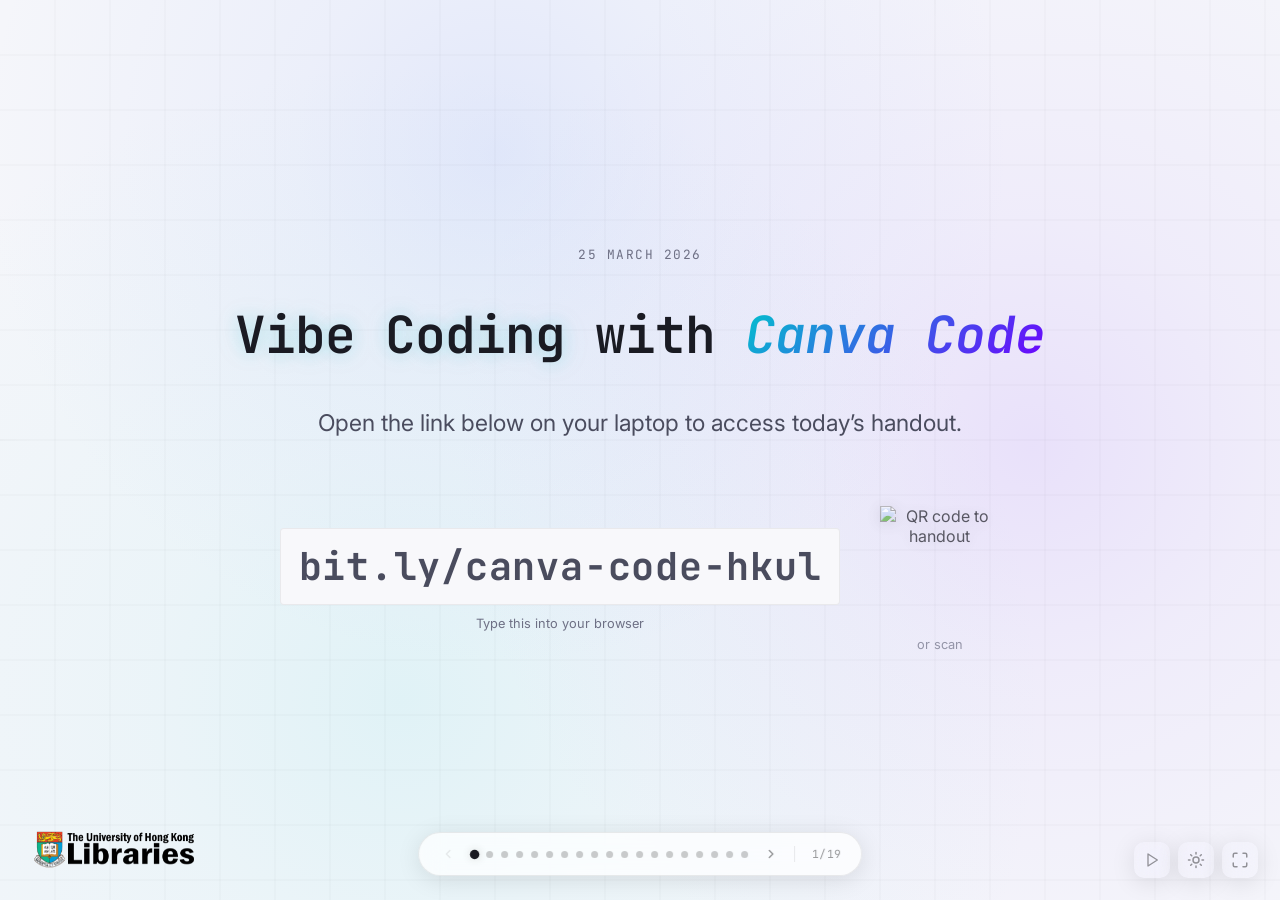
==== commit a65c3f61: "Workshop deck: handout QR, tracks layout, theme transitions - Pre-show QR codes now target canva-cod" ====
--- a/index.html
+++ b/index.html
@@ -109,7 +109,7 @@
             <div style="text-align: center; opacity: 0.7">
               <img
                 class="qr-dark-mode"
-                src="https://quickchart.io/qr?text=https%3A%2F%2Fvibe-coding-workshop.libishku.workers.dev%2Fhandout&amp;size=140&amp;dark=ffffff&amp;light=0000&amp;margin=2"
+                src="https://quickchart.io/qr?text=https%3A%2F%2Fcanva-code-workshop.liblrs.hku.hk%2Fhandout&amp;size=140&amp;dark=ffffff&amp;light=0000&amp;margin=2"
                 alt="QR code to handout"
                 width="120"
                 height="120"
@@ -120,7 +120,7 @@
               />
               <img
                 class="qr-light-mode"
-                src="https://quickchart.io/qr?text=https%3A%2F%2Fvibe-coding-workshop.libishku.workers.dev%2Fhandout&amp;size=140&amp;dark=222222&amp;light=0000&amp;margin=2"
+                src="https://quickchart.io/qr?text=https%3A%2F%2Fcanva-code-workshop.liblrs.hku.hk%2Fhandout&amp;size=140&amp;dark=222222&amp;light=0000&amp;margin=2"
                 alt="QR code to handout"
                 width="120"
                 height="120"
@@ -165,7 +165,7 @@
             class="fade-content mt-md"
             style="font-size: var(--text-sm); color: var(--text-tertiary)"
           >
-            Zesen Gao &middot; Learning Technology Developer, HKU Libraries
+            Zesen Gao &middot; Learning Technology Developer
           </p>
         </div>
       </section>
@@ -193,7 +193,7 @@
                 Slide 1 of 1
               </div>
               <div style="flex: 1; padding: var(--space-md)">
-                <h4>Project / Idea Showcase</h4>
+                <h4>Projects & Ideas</h4>
                 <ul>
                   <li>Project Alpha &mdash; Climate analysis tool</li>
                   <li>Project Beta &mdash; Teaching idea bank</li>
@@ -463,7 +463,6 @@
                   Year 1 student &middot; School of Computing and Data Science
                 </p>
               </div>
-              <span class="tag" style="font-size: var(--text-xs)">8&ndash;10 min</span>
             </div>
             <p
               style="
@@ -501,10 +500,6 @@
       <!-- ===== Slide 6 : The Scope ===== -->
       <section class="slide slide--center" data-slide="6">
         <div class="slide-inner">
-          <p class="subtitle fade-content" style="max-width: 760px">
-            That wider Canva AI ecosystem is helpful context. For the rest of
-            today, we are zooming in on one specific part of it.
-          </p>
           <div class="scope-block fade-content">
             <p
               class="label"
@@ -671,10 +666,10 @@
           </p>
           <div class="track-card fade-content">
             <div class="track-number">01</div>
-            <h3>Project / Idea Showcase</h3>
+            <h3>Projects & Ideas</h3>
             <p class="mt-xs">
               Filterable gallery for projects, research themes, teaching
-              ideas, student work, or service initiatives.
+              ideas, or student work.
             </p>
             <span class="tag tag--teal mt-sm">General</span>
           </div>
@@ -1000,8 +995,7 @@
             The &ldquo;Interactive Sandwich&rdquo; Mindset
           </h2>
           <p class="subtitle fade-content mt-sm" style="max-width: 700px">
-            This is a way of thinking, not a checklist everyone must finish
-            today.<br />Frame interaction with purpose.
+            Frame interaction with purpose.
           </p>
           <div class="sandwich mt-lg fade-content" style="max-width: 640px">
             <div class="sandwich-layer sandwich-bread">
@@ -1559,6 +1553,7 @@
     <!-- ============================================= -->
     <!-- Scripts                                       -->
     <!-- ============================================= -->
+    <script src="js/theme-transition.js"></script>
     <script src="js/background.js"></script>
     <script type="module" src="js/engine.js"></script>
     <script src="widgets/gas-law.js" defer></script>
@@ -1588,20 +1583,24 @@
             var isDark =
               document.documentElement.getAttribute("data-theme") !== "light";
             var next = isDark ? "light" : "dark";
-            document.documentElement.setAttribute("data-theme", next);
-            localStorage.setItem("theme", next);
-            refreshThemeToggleUI();
+            withThemeTransition(function () {
+              document.documentElement.setAttribute("data-theme", next);
+              localStorage.setItem("theme", next);
+              refreshThemeToggleUI();
+            });
           });
         }
         (function () {
           var mq = window.matchMedia("(prefers-color-scheme: light)");
           function syncFromSystem() {
             if (localStorage.getItem("theme")) return;
-            document.documentElement.setAttribute(
-              "data-theme",
-              mq.matches ? "light" : "dark"
-            );
-            refreshThemeToggleUI();
+            withThemeTransition(function () {
+              document.documentElement.setAttribute(
+                "data-theme",
+                mq.matches ? "light" : "dark"
+              );
+              refreshThemeToggleUI();
+            });
           }
           if (mq.addEventListener) mq.addEventListener("change", syncFromSystem);
           else if (mq.addListener) mq.addListener(syncFromSystem);
--- a/css/main.css
+++ b/css/main.css
@@ -209,7 +209,7 @@
   display: grid;
   grid-template-columns: repeat(3, 1fr);
   gap: var(--space-lg);
-  align-items: start;
+  align-items: stretch;
 }
 
 /* =============================================
@@ -805,14 +805,22 @@
   padding: var(--space-md);
 }
 
-/* Track columns (Slide 6) */
+/* Track columns (Slide 9 — equal-height row) */
 .track-card {
+  display: flex;
+  flex-direction: column;
+  align-items: center;
+  height: 100%;
+  min-height: 0;
   background: var(--bg-card);
   border: 1px solid var(--border-subtle);
   border-radius: 12px;
   padding: var(--space-lg) var(--space-md);
   text-align: center;
   transition: border-color var(--dur-normal), transform var(--dur-normal);
+}
+.track-card > .tag {
+  margin-top: auto;
 }
 .track-card:hover {
   border-color: var(--color-teal);
@@ -844,6 +852,11 @@
 [data-theme="light"] .qr-dark-mode { display: none !important; }
 [data-theme="light"] .qr-light-mode { display: block !important; }
 
+.track-card .track-number,
+.track-card h3,
+.track-card p {
+  width: 100%;
+}
 .track-card .track-number {
   font-family: var(--font-display);
   font-size: var(--text-3xl);
@@ -1006,6 +1019,44 @@
   .slide--split .slide-inner {
     grid-template-columns: 1fr;
     gap: var(--space-lg);
+  }
+}
+
+/* =============================================
+   Theme switch — animated cross-fade (View Transitions)
+   ============================================= */
+@supports (view-transition-name: root) {
+  html {
+    view-transition-name: root;
+  }
+
+  ::view-transition-old(root),
+  ::view-transition-new(root) {
+    animation-duration: 0.52s;
+    animation-timing-function: var(--ease-out);
+  }
+
+  /* Slight “gradient” feel: brightness + saturation drift while cross-fading */
+  ::view-transition-old(root) {
+    animation-name: theme-switch-out;
+  }
+
+  ::view-transition-new(root) {
+    animation-name: theme-switch-in;
+  }
+}
+
+@keyframes theme-switch-out {
+  to {
+    opacity: 0;
+    filter: brightness(1.08) saturate(0.88);
+  }
+}
+
+@keyframes theme-switch-in {
+  from {
+    opacity: 0;
+    filter: brightness(0.9) saturate(1.18) hue-rotate(-12deg);
   }
 }
 
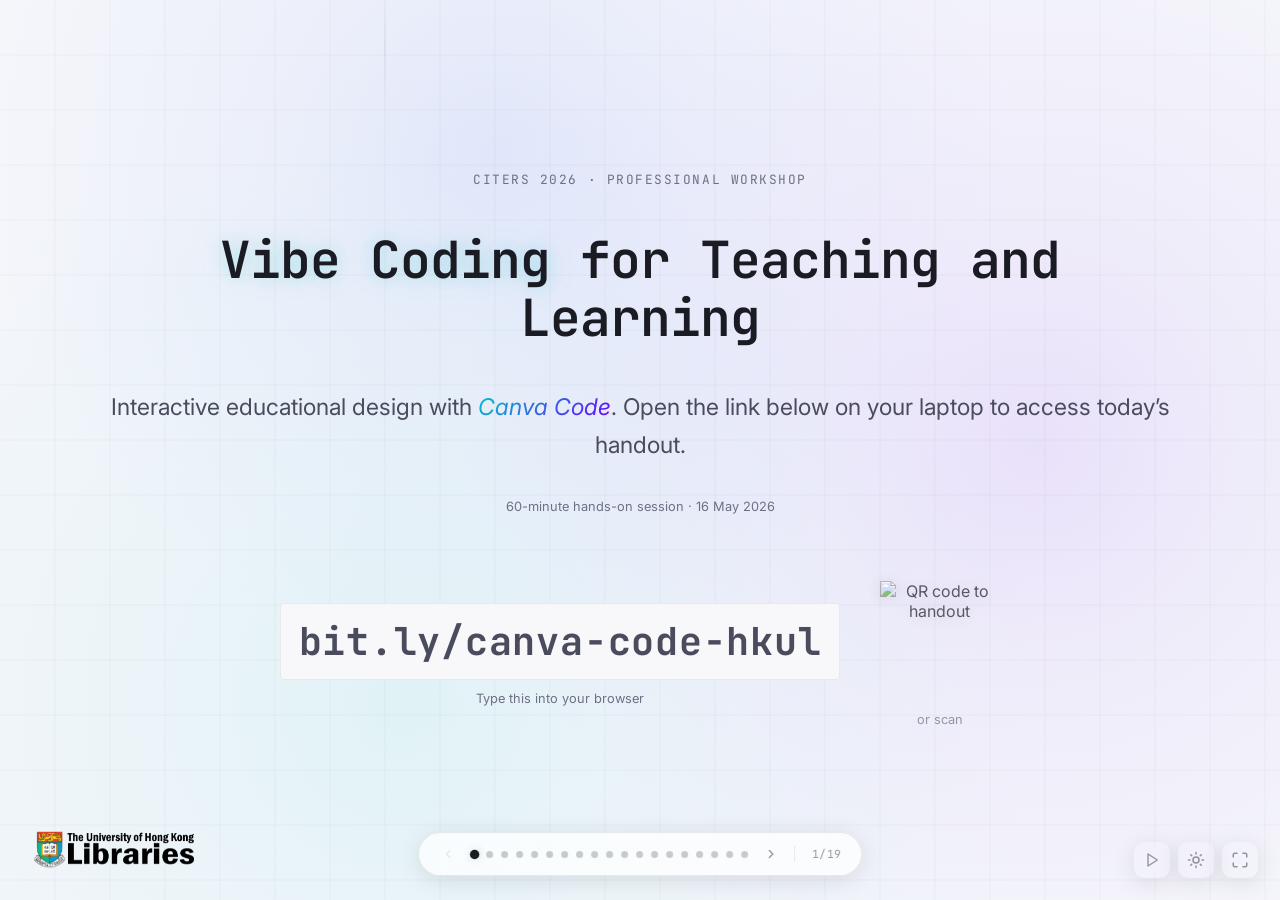
==== commit 93682859: "Refresh CITERS workshop slides" ====
--- a/index.html
+++ b/index.html
@@ -3,7 +3,7 @@
   <head>
     <meta charset="UTF-8" />
     <meta name="viewport" content="width=device-width, initial-scale=1.0" />
-    <title>Vibe Coding with Canva Code</title>
+    <title>Vibe Coding for Teaching and Learning</title>
     <link rel="preconnect" href="https://fonts.googleapis.com" />
     <link rel="preconnect" href="https://fonts.gstatic.com" crossorigin />
     <link rel="preconnect" href="https://cdn.jsdelivr.net" crossorigin />
@@ -64,15 +64,22 @@
       <!-- ===== Slide 0 : Pre-show ===== -->
       <section class="slide slide--center" data-slide="0">
         <div class="slide-inner">
-          <p class="label fade-content">25 March 2026</p>
-          <h2 class="fade-content mt-sm" style="white-space: nowrap">
-            <span class="text-glow">Vibe Coding</span> with
+          <p class="label fade-content">CITERS 2026 &middot; Professional Workshop</p>
+          <h2 class="fade-content mt-sm" style="max-width: 980px">
+            <span class="text-glow">Vibe Coding</span> for Teaching and Learning
+          </h2>
+          <p class="subtitle fade-content mt-sm">
+            Interactive educational design with
             <span class="text-gradient" style="font-style: italic"
               >Canva Code</span
-            >
-          </h2>
-          <p class="subtitle fade-content mt-sm">
+            >.
             Open the link below on your laptop to access today&rsquo;s handout.
+          </p>
+          <p
+            class="fade-content mt-xs"
+            style="font-size: var(--text-xs); color: var(--text-tertiary)"
+          >
+            60-minute hands-on session &middot; 16 May 2026
           </p>
 
           <div
@@ -150,22 +157,23 @@
             class="label fade-content"
             style="font-family: var(--font-display)"
           >
-            &lt; Hands-on Workshop /&gt;
-          </p>
-          <h1 class="mt-sm" style="white-space: nowrap">
-            <span class="text-glow">Vibe Coding</span> with
+            CITERS 2026 &middot; Professional Workshop
+          </p>
+          <h1 class="mt-sm" style="max-width: 980px">
+            <span class="text-glow">Vibe Coding</span> for Teaching and
+            Learning
+          </h1>
+          <p class="subtitle fade-content mt-sm">
+            Interactive Educational Design with
             <span class="text-gradient" style="font-style: italic"
               >Canva Code</span
             >
-          </h1>
-          <p class="subtitle fade-content mt-sm">
-            From Static Slides to Interactive Teaching &amp; Presentation Aids
           </p>
           <p
             class="fade-content mt-md"
             style="font-size: var(--text-sm); color: var(--text-tertiary)"
           >
-            Zesen Gao &middot; Learning Technology Developer
+            Zesen Gao &middot; Learning Technology Developer &middot; 60 minutes
           </p>
         </div>
       </section>
@@ -193,14 +201,14 @@
                 Slide 1 of 1
               </div>
               <div style="flex: 1; padding: var(--space-md)">
-                <h4>Projects & Ideas</h4>
+                <h4>Lesson: The Water Cycle</h4>
                 <ul>
-                  <li>Project Alpha &mdash; Climate analysis tool</li>
-                  <li>Project Beta &mdash; Teaching idea bank</li>
-                  <li>Project Gamma &mdash; Lab data dashboard</li>
-                  <li>Project Delta &mdash; Service initiative overview</li>
-                  <li>Project Epsilon &mdash; Heritage walk guide</li>
-                  <li>Project Zeta &mdash; Budget calculator</li>
+                  <li>Evaporation: water changes into vapour</li>
+                  <li>Condensation: vapour forms clouds</li>
+                  <li>Precipitation: rain or snow falls</li>
+                  <li>Collection: water returns to rivers and oceans</li>
+                  <li>Human impact: land use changes runoff</li>
+                  <li>Review question: which step comes next?</li>
                 </ul>
               </div>
             </div>
@@ -221,67 +229,66 @@
                 <button class="tag mini-tab active" data-filter="all">
                   All
                 </button>
-                <button class="tag mini-tab" data-filter="science">
-                  Science
+                <button class="tag mini-tab" data-filter="stem">
+                  STEM
                 </button>
-                <button class="tag mini-tab" data-filter="design">
-                  Design
+                <button class="tag mini-tab" data-filter="literacy">
+                  Literacy
                 </button>
-                <button class="tag mini-tab" data-filter="policy">
-                  Policy
+                <button class="tag mini-tab" data-filter="inquiry">
+                  Inquiry
                 </button>
               </div>
               <div
                 id="mini-cards"
                 style="display: flex; flex-direction: column; gap: 8px"
               >
-                <div class="mini-card" data-tags="science">
-                  <strong>Climate Model</strong>
-                  <p class="mini-summary">Interactive variable simulation</p>
+                <div class="mini-card" data-tags="stem">
+                  <strong>Water Cycle Explorer</strong>
+                  <p class="mini-summary">Interactive concept visualizer</p>
                   <div class="mini-detail">
-                    Adjust temperature, CO2 levels, and sea level rise. Watch
-                    projections update in real time.
+                    Click each stage to see what changes, then predict where a
+                    water droplet goes next.
                   </div>
                 </div>
-                <div class="mini-card" data-tags="design">
-                  <strong>Showcase</strong>
-                  <p class="mini-summary">Filterable project and idea gallery</p>
+                <div class="mini-card" data-tags="literacy inquiry">
+                  <strong>Argument Builder</strong>
+                  <p class="mini-summary">Evidence sorting activity</p>
                   <div class="mini-detail">
-                    Browse research themes, teaching ideas, and service
-                    initiatives by tag. Click any card to see full description
-                    and context.
+                    Sort claims, evidence, and counterarguments before drafting
+                    a short response.
                   </div>
                 </div>
-                <div class="mini-card" data-tags="policy">
-                  <strong>Policy Timeline</strong>
-                  <p class="mini-summary">Case evolution explorer</p>
+                <div class="mini-card" data-tags="inquiry">
+                  <strong>Exit Ticket Picker</strong>
+                  <p class="mini-summary">Formative feedback prompt bank</p>
                   <div class="mini-detail">
-                    Walk through 5 key milestones in data privacy law. Each
-                    milestone expands with analysis.
+                    Choose a lesson objective and reveal a quick understanding
+                    check question.
                   </div>
                 </div>
-                <div class="mini-card" data-tags="science">
-                  <strong>Lab Dashboard</strong>
-                  <p class="mini-summary">Real-time data explorer</p>
+                <div class="mini-card" data-tags="stem">
+                  <strong>Fraction Visualizer</strong>
+                  <p class="mini-summary">Slider-based maths model</p>
                   <div class="mini-detail">
-                    Monitor sensor readings across 3 lab stations. Filter by
-                    experiment type and date range.
+                    Move the numerator and denominator sliders to see the
+                    fraction and number line update.
                   </div>
                 </div>
-                <div class="mini-card" data-tags="design science">
-                  <strong>Heritage Walk AR</strong>
-                  <p class="mini-summary">Augmented-reality tour</p>
+                <div class="mini-card" data-tags="literacy">
+                  <strong>Reading Strategy Cards</strong>
+                  <p class="mini-summary">Filterable classroom support</p>
                   <div class="mini-detail">
-                    Explore 8 historic sites on an interactive map. Tap a pin to
-                    see photos and history.
+                    Filter strategies by before, during, or after reading and
+                    open a quick classroom example.
                   </div>
                 </div>
-                <div class="mini-card" data-tags="policy design">
-                  <strong>Budget Planner</strong>
-                  <p class="mini-summary">Interactive calculator</p>
+                <div class="mini-card" data-tags="inquiry literacy">
+                  <strong>Project Showcase</strong>
+                  <p class="mini-summary">Student work gallery</p>
                   <div class="mini-detail">
-                    Drag sliders to allocate your budget. Charts update
-                    instantly to show projections.
+                    Browse student inquiry projects by topic and open a short
+                    reflection prompt.
                   </div>
                 </div>
               </div>
@@ -420,86 +427,92 @@
         </div>
       </section>
 
-      <!-- ===== Slide 5 : Guest Share — Canva AI ===== -->
+      <!-- ===== Slide 5 : Canva AI Beyond Canva Code ===== -->
       <section class="slide slide--center" data-slide="5">
         <div class="slide-inner">
-          <p class="label fade-content">Guest Share</p>
+          <p class="label fade-content">The Bigger Picture</p>
           <h2 class="fade-content mt-sm" style="max-width: 920px">
-            How to Use Canva Elegantly for Presentations
+            Canva AI Beyond
+            <span class="text-gradient" style="font-style: italic"
+              >Canva Code</span
+            >
           </h2>
           <p class="subtitle fade-content mt-sm" style="max-width: 820px">
-            Before we zoom in on
-            <span class="text-gradient" style="font-style: italic"
-              >Canva Code</span
-            >, let us widen the lens for a moment. Canva AI also helps with
-            drafting slides, refining visuals, and building presentation
-            workflows from scratch.
+            Canva Code is one part of a broader workflow. You can draft the
+            deck, polish the slides, and add something custom only when you
+            need it.
           </p>
           <div
-            class="card fade-content mt-lg"
-            style="max-width: 760px; width: 100%; text-align: left"
-          >
-            <div
-              style="
-                display: flex;
-                justify-content: space-between;
-                gap: var(--space-lg);
-                flex-wrap: wrap;
-                align-items: flex-start;
-              "
+            class="fade-content mt-lg"
+            style="
+              display: flex;
+              gap: var(--space-lg);
+              flex-wrap: wrap;
+              justify-content: center;
+              width: 100%;
+            "
+          >
+            <div class="card" style="max-width: 270px; text-align: left">
+              <p class="label" style="margin-bottom: var(--space-xs)">
+                1. Draft the deck
+              </p>
+              <p style="font-size: var(--text-sm); color: var(--text-secondary)">
+                Start with Canva AI to generate a first draft for your
+                presentation, then treat it as something to edit, not something
+                to trust blindly.
+              </p>
+            </div>
+            <div class="card" style="max-width: 270px; text-align: left">
+              <p class="label" style="margin-bottom: var(--space-xs)">
+                2. Polish the slides
+              </p>
+              <p style="font-size: var(--text-sm); color: var(--text-secondary)">
+                Refine the visuals, layout, media, and storytelling flow using
+                Canva&apos;s normal editing tools and AI helpers.
+              </p>
+            </div>
+            <div class="card" style="max-width: 270px; text-align: left">
+              <p class="label" style="margin-bottom: var(--space-xs)">
+                3. Add something custom
+              </p>
+              <p style="font-size: var(--text-sm); color: var(--text-secondary)">
+                Open Canva Code when you want a calculator, mini explorer, or
+                interactive explainer that standard templates cannot give you.
+              </p>
+            </div>
+          </div>
+          <p
+            class="fade-content mt-md"
+            style="
+              max-width: 860px;
+              font-size: var(--text-sm);
+              color: var(--text-tertiary);
+              line-height: 1.7;
+            "
+          >
+            Simple mental model:
+            <strong style="color: var(--text-secondary)">Canva AI</strong> is
+            the umbrella.
+            <strong style="color: var(--text-secondary)"
+              >Design for me</strong
             >
-              <div>
-                <p class="label" style="margin-bottom: var(--space-xs)">
-                  Speaker
-                </p>
-                <h3 style="margin: 0">Henry Song</h3>
-                <p
-                  style="
-                    margin-top: var(--space-xs);
-                    font-size: var(--text-sm);
-                    color: var(--text-tertiary);
-                  "
-                >
-                  Year 1 student &middot; School of Computing and Data Science
-                </p>
-              </div>
-            </div>
-            <p
-              style="
-                margin-top: var(--space-md);
-                font-size: var(--text-sm);
-                color: var(--text-secondary);
-              "
-            >
-              A student view of how Canva AI supports the full presentation
-              process &mdash; from generating first drafts to polishing slides,
-              and using Canva Code when a custom interactive piece is needed.
-            </p>
-            <div
-              style="
-                display: flex;
-                gap: var(--space-sm);
-                flex-wrap: wrap;
-                margin-top: var(--space-md);
-              "
-            >
-              <span class="tag" style="font-size: var(--text-xs)"
-                >Draft presentations</span
-              >
-              <span class="tag" style="font-size: var(--text-xs)"
-                >Edit visuals</span
-              >
-              <span class="tag" style="font-size: var(--text-xs)"
-                >Use Canva Code when needed</span
-              >
-            </div>
-          </div>
+            helps generate slide drafts.
+            <strong style="color: var(--text-secondary)">Code for me</strong>
+            helps generate interactive components.
+          </p>
         </div>
       </section>
 
       <!-- ===== Slide 6 : The Scope ===== -->
       <section class="slide slide--center" data-slide="6">
         <div class="slide-inner">
+          <p
+            class="subtitle fade-content"
+            style="max-width: 760px; margin-bottom: var(--space-lg)"
+          >
+            This is guided making for teaching and presentation, not a software
+            engineering course.
+          </p>
           <div class="scope-block fade-content">
             <p
               class="label"
@@ -545,7 +558,7 @@
             >
               Pressure, volume, temperature, and the amount of gas are all
               related.
-              <br />But how do students <em>feel</em> that relationship?
+              <br />But how do learners <em>feel</em> that relationship?
             </p>
             <button
               class="btn btn--primary mt-md"
@@ -661,35 +674,35 @@
         <div class="slide-inner">
           <h2 class="fade-content">Pick Your Track</h2>
           <p class="subtitle fade-content">
-            We have people from across the university &mdash; from sciences to
-            humanities, from medicine to architecture.
+            Start from a small classroom or presentation purpose, then adapt it
+            to your own subject.
           </p>
           <div class="track-card fade-content">
             <div class="track-number">01</div>
-            <h3>Projects & Ideas</h3>
+            <h3>Lesson Activity Showcase</h3>
             <p class="mt-xs">
-              Filterable gallery for projects, research themes, teaching
-              ideas, or student work.
+              Filterable gallery for lesson activities, examples, student
+              projects, or resource choices.
             </p>
-            <span class="tag tag--teal mt-sm">General</span>
+            <span class="tag tag--teal mt-sm">K12 / General</span>
           </div>
           <div class="track-card fade-content">
             <div class="track-number">02</div>
-            <h3>Case Explorer</h3>
+            <h3>Case / Argument Explorer</h3>
             <p class="mt-xs">
-              Interactive timeline where each milestone is clickable and shows
-              details.
+              Interactive timeline or scenario path where each step reveals
+              evidence, choices, or consequences.
             </p>
-            <span class="tag tag--purple mt-sm">Humanities / Law</span>
+            <span class="tag tag--purple mt-sm">Humanities / Social Studies</span>
           </div>
           <div class="track-card fade-content">
             <div class="track-number">03</div>
             <h3>Concept Explorer</h3>
             <p class="mt-xs">
               Adjust a slider, see how the result changes &mdash; e.g. a
-              compound interest calculator.
+              fraction model, science variable, or growth calculator.
             </p>
-            <span class="tag tag--blue mt-sm">STEM / Med</span>
+            <span class="tag tag--blue mt-sm">STEM / Quantitative</span>
           </div>
         </div>
       </section>
@@ -750,12 +763,14 @@
             </button>
             <p class="label mb-sm">Track 1 &mdash; Prompt</p>
             <p class="prompt-text" style="white-space: pre-wrap">
-              Build an interactive showcase for a university presentation. Show
-              6 cards featuring projects, research themes, teaching ideas,
-              student work, or service initiatives. Each card should include a
-              title, one-line summary, and tags. Add tag filters at the top and
-              a search box. When a card is clicked, show a detail view with
-              more information. Use a clean, professional design.
+              Build an interactive lesson activity showcase for teachers. Show
+              6 cards featuring classroom activities, examples, student project
+              ideas, or learning resources. Each card should include a title,
+              one-line summary, grade level, subject tag, and interaction type.
+              Add tag filters and a search box. When a card is clicked, show a
+              detail view with teacher notes and a suggested learner action.
+              Use a clean, professional design suitable for a workshop
+              presentation.
             </p>
           </div>
           <div
@@ -769,7 +784,7 @@
           >
             <span class="tag" style="font-size: var(--text-xs)">
               <i
-                data-lucide="users"
+                data-lucide="target"
                 style="
                   width: 12px;
                   height: 12px;
@@ -777,11 +792,11 @@
                   vertical-align: -2px;
                 "
               ></i>
-              Audience
+              Context
             </span>
             <span class="tag" style="font-size: var(--text-xs)">
               <i
-                data-lucide="sliders-horizontal"
+                data-lucide="file-text"
                 style="
                   width: 12px;
                   height: 12px;
@@ -789,7 +804,7 @@
                   vertical-align: -2px;
                 "
               ></i>
-              Inputs
+              Content
             </span>
             <span class="tag" style="font-size: var(--text-xs)">
               <i
@@ -1044,9 +1059,9 @@
               color: var(--text-tertiary);
             "
           >
-            Use the next block flexibly: refine your component, embed it if you
-            are ready, or explore Canva AI further. The important thing is the
-            mindset behind the slide.
+            Before you present an interactive component, add a clear setup and
+            takeaway. The important thing is the learning purpose behind the
+            slide.
           </p>
         </div>
       </section>
@@ -1060,7 +1075,7 @@
           <p class="subtitle fade-content mt-sm" style="max-width: 820px">
             A professional-looking interface does not guarantee accurate
             content.<br />
-            Always verify the substance behind the design.
+            Always verify the teaching substance behind the design.
           </p>
           <div
             class="fade-content mt-lg"
@@ -1084,7 +1099,7 @@
               ></i>
               <p class="label mt-sm">Good for</p>
               <p style="font-size: var(--text-sm)" class="mt-xs">
-                Low-stakes exploration, teaching aids, prototypes
+                Low-stakes exploration, teaching aids, formative checks
               </p>
             </div>
             <div class="card" style="max-width: 280px; text-align: center">
@@ -1100,7 +1115,7 @@
               ></i>
               <p class="label mt-sm">Not for</p>
               <p style="font-size: var(--text-sm)" class="mt-xs">
-                Clinical decisions, legal advice, graded assessments
+                Clinical decisions, legal advice, high-stakes grading
               </p>
             </div>
           </div>
@@ -1246,112 +1261,56 @@
         </div>
       </section>
 
-      <!-- ===== Slide 17 : Canva Pro for Campus ===== -->
+      <!-- ===== Slide 17 : Start with Free ===== -->
       <section class="slide slide--center" data-slide="17">
         <div class="slide-inner">
-          <p class="label fade-content">Campus Perk</p>
-          <h2 class="fade-content mt-sm">
-            <span class="text-gradient" style="font-style: italic">Canva Pro</span> for Campus
+          <p class="label fade-content">Practical Note</p>
+          <h2 class="fade-content mt-sm" style="max-width: 860px">
+            You Can Start with a
+            <span class="text-gradient" style="font-style: italic">Free</span>
+            Account
           </h2>
           <p class="subtitle fade-content mt-sm" style="max-width: 920px">
-            RIC &times; Canva &mdash; Exclusive for HKU staff, students &amp; alumni
+            Everything we covered today works with a standard Canva account.
+            Paid features are optional extras, not prerequisites.
           </p>
 
           <div
-            class="card fade-content mt-md"
-            style="max-width: 960px; width: 100%; text-align: left"
-          >
-            <div
-              style="
-                display: flex;
-                gap: var(--space-lg);
-                flex-wrap: wrap;
-                align-items: center;
-                justify-content: space-between;
-              "
-            >
-              <div style="flex: 1 1 auto; min-width: min(100%, 32rem)">
-                <div
-                  style="
-                    display: flex;
-                    gap: var(--space-md);
-                    flex-wrap: wrap;
-                    margin-bottom: var(--space-sm);
-                  "
-                >
-                  <div>
-                    <p class="label" style="margin-bottom: 2px">Price</p>
-                    <p
-                      style="
-                        font-size: var(--text-2xl);
-                        font-weight: 700;
-                        font-family: var(--font-display);
-                        color: var(--text-primary);
-                        line-height: 1.2;
-                      "
-                    >
-                      HK$30
-                    </p>
-                  </div>
-                  <div>
-                    <p class="label" style="margin-bottom: 2px">Valid until</p>
-                    <p
-                      style="
-                        font-size: var(--text-lg);
-                        font-weight: 600;
-                        font-family: var(--font-display);
-                        color: var(--text-primary);
-                        line-height: 1.2;
-                      "
-                    >
-                      5 Nov 2026
-                    </p>
-                  </div>
-                </div>
-                <p style="font-size: var(--text-sm); color: var(--text-tertiary); line-height: 1.6">
-                  Payment via FPS or AlipayHK. Scan the QR code to open the sign-up form.
-                </p>
-              </div>
-
-              <div style="text-align: center; flex-shrink: 0">
-                <a
-                  href="https://docs.google.com/forms/d/e/1FAIpQLSffdadwm7Jpm354yDlryxRcshv7GhR24JmjvzeU0nMYxvG-4w/viewform"
-                  target="_blank"
-                  style="display: inline-block"
-                >
-                  <img
-                    class="qr-dark-mode"
-                    src="https://quickchart.io/qr?text=https%3A%2F%2Fdocs.google.com%2Fforms%2Fd%2Fe%2F1FAIpQLSffdadwm7Jpm354yDlryxRcshv7GhR24JmjvzeU0nMYxvG-4w%2Fviewform&amp;size=160&amp;dark=ffffff&amp;light=0000&amp;margin=2"
-                    alt="QR code to Canva Pro sign-up form"
-                    width="130"
-                    height="130"
-                    style="
-                      display: block;
-                      filter: drop-shadow(0 4px 14px rgba(0, 0, 0, 0.45));
-                    "
-                  />
-                  <img
-                    class="qr-light-mode"
-                    src="https://quickchart.io/qr?text=https%3A%2F%2Fdocs.google.com%2Fforms%2Fd%2Fe%2F1FAIpQLSffdadwm7Jpm354yDlryxRcshv7GhR24JmjvzeU0nMYxvG-4w%2Fviewform&amp;size=160&amp;dark=222222&amp;light=0000&amp;margin=2"
-                    alt="QR code to Canva Pro sign-up form"
-                    width="130"
-                    height="130"
-                    style="
-                      display: none;
-                      filter: drop-shadow(0 2px 8px rgba(0, 0, 0, 0.15));
-                    "
-                  />
-                </a>
-                <p
-                  style="
-                    font-size: var(--text-xs);
-                    color: var(--text-tertiary);
-                    margin-top: var(--space-xs);
-                  "
-                >
-                  Scan to sign up
-                </p>
-              </div>
+            class="fade-content mt-lg"
+            style="
+              display: flex;
+              gap: var(--space-lg);
+              flex-wrap: wrap;
+              justify-content: center;
+              width: 100%;
+            "
+          >
+            <div class="card" style="max-width: 270px; text-align: left">
+              <p class="label" style="margin-bottom: var(--space-xs)">
+                Enough for today
+              </p>
+              <p style="font-size: var(--text-sm); color: var(--text-secondary)">
+                Canva AI, Canva Code, prompt testing, and embedding a working
+                teaching aid in your slides.
+              </p>
+            </div>
+            <div class="card" style="max-width: 270px; text-align: left">
+              <p class="label" style="margin-bottom: var(--space-xs)">
+                Upgrade only if needed
+              </p>
+              <p style="font-size: var(--text-sm); color: var(--text-secondary)">
+                Premium templates, brand kits, and extra assets can be useful
+                later, but they are not required to learn this workflow.
+              </p>
+            </div>
+            <div class="card" style="max-width: 270px; text-align: left">
+              <p class="label" style="margin-bottom: var(--space-xs)">
+                Best next step
+              </p>
+              <p style="font-size: var(--text-sm); color: var(--text-secondary)">
+                Build one small, useful interactive slide first. Decide on extra
+                tools only after you know the learning problem they solve.
+              </p>
             </div>
           </div>
 
@@ -1360,23 +1319,12 @@
             style="
               font-size: var(--text-sm);
               color: var(--text-secondary);
-              max-width: 900px;
+              max-width: 880px;
               line-height: 1.7;
             "
           >
-            Everything we covered today works with a <strong style="color: var(--text-primary)">free Canva account</strong>.
-            Pro is entirely optional.
-          </p>
-          <p
-            class="fade-content"
-            style="
-              font-size: var(--text-xs);
-              color: var(--text-tertiary);
-              max-width: 900px;
-            "
-          >
-            Questions about this promotion? Contact RIC at
-            <a href="mailto:riccssaud@gmail.com" style="color: var(--text-accent)">riccssaud@gmail.com</a>
+            Do not let tools, subscriptions, or feature lists slow down
+            experimentation.
           </p>
         </div>
       </section>
@@ -1407,7 +1355,8 @@
                 background-image: linear-gradient(135deg, var(--color-teal-light), #a855f7);
               "
             >
-              The new skill is not coding &mdash; it is knowing what you want and saying it clearly.
+              The new skill is not coding &mdash; it is knowing the learning
+              purpose and saying it clearly.
             </p>
           </div>
           <p
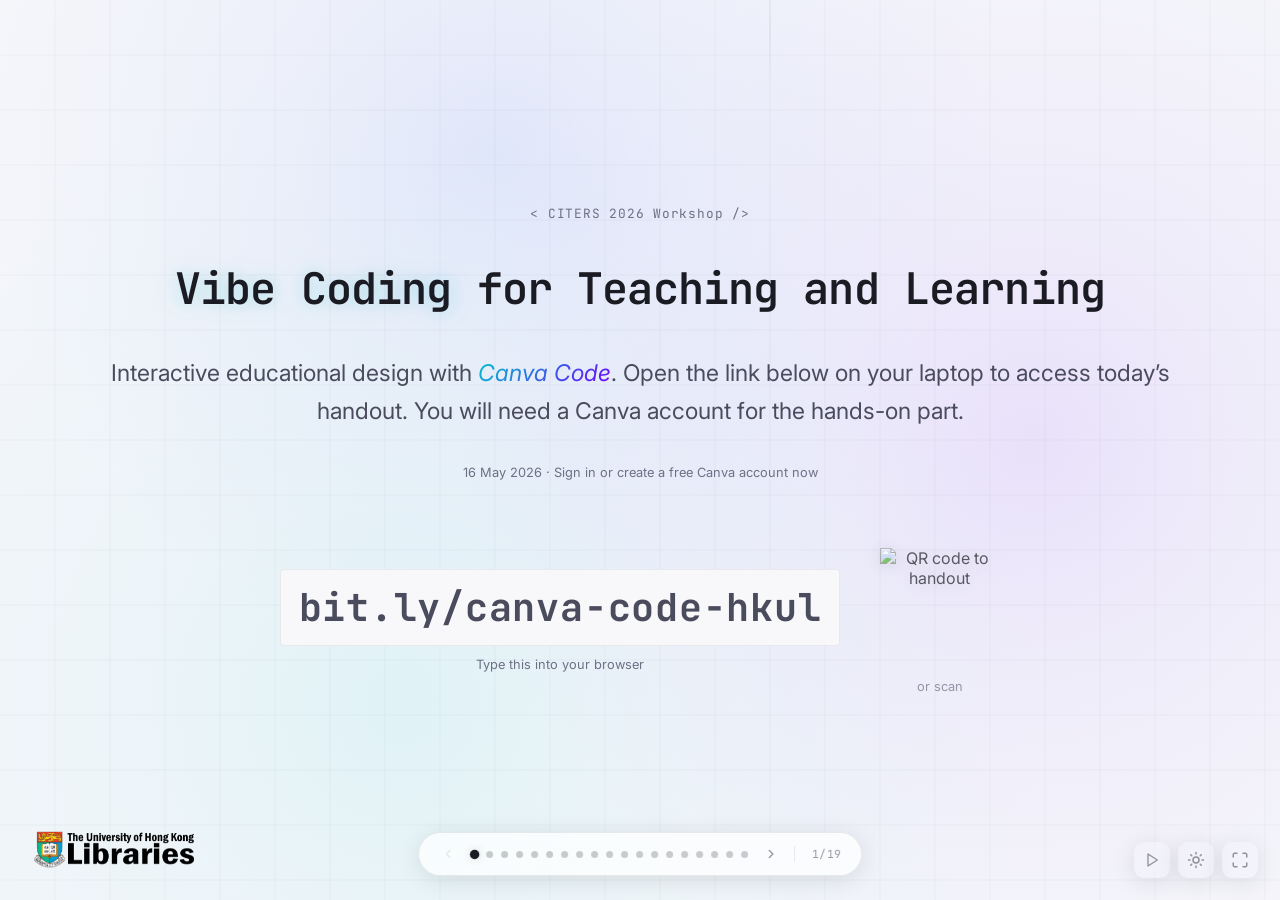
==== commit ec0982ef: "Refresh CITERS workshop script and demo polish" ====
--- a/index.html
+++ b/index.html
@@ -15,7 +15,7 @@
       href="https://cdn.jsdelivr.net/npm/@fontsource/maple-mono@latest/latin.css"
       rel="stylesheet"
     />
-    <link rel="stylesheet" href="css/main.css" />
+    <link rel="stylesheet" href="css/main.css?v=citers-2026-script-refresh-2" />
     <link
       rel="stylesheet"
       href="https://cdn.jsdelivr.net/npm/katex@0.16/dist/katex.min.css"
@@ -64,9 +64,14 @@
       <!-- ===== Slide 0 : Pre-show ===== -->
       <section class="slide slide--center" data-slide="0">
         <div class="slide-inner">
-          <p class="label fade-content">CITERS 2026 &middot; Professional Workshop</p>
-          <h2 class="fade-content mt-sm" style="max-width: 980px">
-            <span class="text-glow">Vibe Coding</span> for Teaching and Learning
+          <p class="label code-label fade-content">
+            &lt; CITERS 2026 Workshop /&gt;
+          </p>
+          <h2 class="fade-content mt-sm workshop-title workshop-title--preshow">
+            <span class="title-nowrap"
+              ><span class="text-glow">Vibe Coding</span></span
+            >
+            <span class="title-nowrap">for Teaching and Learning</span>
           </h2>
           <p class="subtitle fade-content mt-sm">
             Interactive educational design with
@@ -74,12 +79,13 @@
               >Canva Code</span
             >.
             Open the link below on your laptop to access today&rsquo;s handout.
+            You will need a Canva account for the hands-on part.
           </p>
           <p
             class="fade-content mt-xs"
             style="font-size: var(--text-xs); color: var(--text-tertiary)"
           >
-            60-minute hands-on session &middot; 16 May 2026
+            16 May 2026 &middot; Sign in or create a free Canva account now
           </p>
 
           <div
@@ -154,14 +160,16 @@
       <section class="slide slide--center" data-slide="1">
         <div class="slide-inner">
           <p
-            class="label fade-content"
+            class="label code-label fade-content"
             style="font-family: var(--font-display)"
           >
-            CITERS 2026 &middot; Professional Workshop
-          </p>
-          <h1 class="mt-sm" style="max-width: 980px">
-            <span class="text-glow">Vibe Coding</span> for Teaching and
-            Learning
+            &lt; CITERS 2026 Workshop /&gt;
+          </p>
+          <h1 class="mt-sm workshop-title">
+            <span class="title-nowrap"
+              ><span class="text-glow">Vibe Coding</span></span
+            >
+            <span class="title-nowrap">for Teaching and Learning</span>
           </h1>
           <p class="subtitle fade-content mt-sm">
             Interactive Educational Design with
@@ -173,7 +181,7 @@
             class="fade-content mt-md"
             style="font-size: var(--text-sm); color: var(--text-tertiary)"
           >
-            Zesen Gao &middot; Learning Technology Developer &middot; 60 minutes
+            Zesen Gao &middot; Learning Technology Developer &middot; HKU Libraries
           </p>
         </div>
       </section>
@@ -243,52 +251,213 @@
                 id="mini-cards"
                 style="display: flex; flex-direction: column; gap: 8px"
               >
-                <div class="mini-card" data-tags="stem">
+                <div
+                  class="mini-card"
+                  data-tags="stem"
+                  role="button"
+                  tabindex="0"
+                  aria-expanded="false"
+                >
                   <strong>Water Cycle Explorer</strong>
                   <p class="mini-summary">Interactive concept visualizer</p>
                   <div class="mini-detail">
-                    Click each stage to see what changes, then predict where a
-                    water droplet goes next.
+                    <p class="mini-detail-text">
+                      Click each stage to see what changes, then predict where
+                      a water droplet goes next.
+                    </p>
+                    <div class="mini-visual">
+                      <div class="mini-visual-title">
+                        <span>Water Cycle Explorer</span>
+                        <span class="mini-pill">Click-to-reveal</span>
+                      </div>
+                      <div class="cycle-flow">
+                        <div class="cycle-stage">
+                          <span class="cycle-icon">↑</span>
+                          <strong>Evaporation</strong>
+                          Heat lifts water.
+                        </div>
+                        <div class="cycle-stage">
+                          <span class="cycle-icon">☁</span>
+                          <strong>Condensation</strong>
+                          Clouds form.
+                        </div>
+                        <div class="cycle-stage">
+                          <span class="cycle-icon">↓</span>
+                          <strong>Rain</strong>
+                          Water falls.
+                        </div>
+                        <div class="cycle-stage">
+                          <span class="cycle-icon">≈</span>
+                          <strong>Collection</strong>
+                          Rivers return.
+                        </div>
+                      </div>
+                    </div>
                   </div>
                 </div>
-                <div class="mini-card" data-tags="literacy inquiry">
+                <div
+                  class="mini-card"
+                  data-tags="literacy inquiry"
+                  role="button"
+                  tabindex="0"
+                  aria-expanded="false"
+                >
                   <strong>Argument Builder</strong>
                   <p class="mini-summary">Evidence sorting activity</p>
                   <div class="mini-detail">
-                    Sort claims, evidence, and counterarguments before drafting
-                    a short response.
+                    <p class="mini-detail-text">
+                      Sort claims, evidence, and counterarguments before
+                      drafting a short response.
+                    </p>
+                    <div class="mini-visual">
+                      <div class="mini-visual-title">
+                        <span>Argument Builder</span>
+                        <span class="mini-pill">Sort first</span>
+                      </div>
+                      <div class="evidence-board">
+                        <div class="evidence-chip">
+                          <strong>Claim</strong>
+                          Plastic use should be reduced.
+                        </div>
+                        <div class="evidence-chip">
+                          <strong>Evidence</strong>
+                          Canteen count: 420 boxes/week.
+                        </div>
+                        <div class="evidence-chip">
+                          <strong>Counter</strong>
+                          Reusable boxes need cleaning.
+                        </div>
+                      </div>
+                    </div>
                   </div>
                 </div>
-                <div class="mini-card" data-tags="inquiry">
+                <div
+                  class="mini-card"
+                  data-tags="inquiry"
+                  role="button"
+                  tabindex="0"
+                  aria-expanded="false"
+                >
                   <strong>Exit Ticket Picker</strong>
                   <p class="mini-summary">Formative feedback prompt bank</p>
                   <div class="mini-detail">
-                    Choose a lesson objective and reveal a quick understanding
-                    check question.
+                    <p class="mini-detail-text">
+                      Choose a lesson objective and reveal a quick
+                      understanding check question.
+                    </p>
+                    <div class="mini-visual">
+                      <div class="mini-visual-title">
+                        <span>Exit Ticket Picker</span>
+                        <span class="mini-pill">Quick check</span>
+                      </div>
+                      <div class="prompt-stack">
+                        <div class="prompt-card is-active">
+                          <strong>Objective: Explain cause and effect</strong>
+                          What changed first? What changed because of it?
+                        </div>
+                      </div>
+                    </div>
                   </div>
                 </div>
-                <div class="mini-card" data-tags="stem">
+                <div
+                  class="mini-card"
+                  data-tags="stem"
+                  role="button"
+                  tabindex="0"
+                  aria-expanded="false"
+                >
                   <strong>Fraction Visualizer</strong>
                   <p class="mini-summary">Slider-based maths model</p>
                   <div class="mini-detail">
-                    Move the numerator and denominator sliders to see the
-                    fraction and number line update.
+                    <p class="mini-detail-text">
+                      Move the numerator and denominator sliders to see the
+                      fraction and number line update.
+                    </p>
+                    <div class="mini-visual">
+                      <div class="mini-visual-title">
+                        <span>Fraction Visualizer</span>
+                        <span class="mini-pill">3 / 6</span>
+                      </div>
+                      <div class="fraction-demo">
+                        <div class="fraction-bar">
+                          <span class="filled"></span>
+                          <span class="filled"></span>
+                          <span class="filled"></span>
+                          <span></span>
+                          <span></span>
+                          <span></span>
+                        </div>
+                        <div class="number-line"><span>0</span><span>1</span></div>
+                      </div>
+                    </div>
                   </div>
                 </div>
-                <div class="mini-card" data-tags="literacy">
+                <div
+                  class="mini-card"
+                  data-tags="literacy"
+                  role="button"
+                  tabindex="0"
+                  aria-expanded="false"
+                >
                   <strong>Reading Strategy Cards</strong>
                   <p class="mini-summary">Filterable classroom support</p>
                   <div class="mini-detail">
-                    Filter strategies by before, during, or after reading and
-                    open a quick classroom example.
+                    <p class="mini-detail-text">
+                      Filter strategies by before, during, or after reading and
+                      open a quick classroom example.
+                    </p>
+                    <div class="mini-visual">
+                      <div class="mini-visual-title">
+                        <span>Reading Strategy Cards</span>
+                        <span class="mini-pill">Before / During / After</span>
+                      </div>
+                      <div class="strategy-tabs">
+                        <div class="strategy-chip">
+                          <strong>Before</strong>
+                          Predict.
+                        </div>
+                        <div class="strategy-chip">
+                          <strong>During</strong>
+                          Ask why.
+                        </div>
+                        <div class="strategy-chip">
+                          <strong>After</strong>
+                          Summarise.
+                        </div>
+                      </div>
+                    </div>
                   </div>
                 </div>
-                <div class="mini-card" data-tags="inquiry literacy">
+                <div
+                  class="mini-card"
+                  data-tags="inquiry literacy"
+                  role="button"
+                  tabindex="0"
+                  aria-expanded="false"
+                >
                   <strong>Project Showcase</strong>
                   <p class="mini-summary">Student work gallery</p>
                   <div class="mini-detail">
-                    Browse student inquiry projects by topic and open a short
-                    reflection prompt.
+                    <p class="mini-detail-text">
+                      Browse student inquiry projects by topic and open a short
+                      reflection prompt.
+                    </p>
+                    <div class="mini-visual">
+                      <div class="mini-visual-title">
+                        <span>Project Showcase</span>
+                        <span class="mini-pill">Gallery</span>
+                      </div>
+                      <div class="project-grid">
+                        <div class="project-tile">
+                          <strong>Solar Oven</strong>
+                          Science fair
+                        </div>
+                        <div class="project-tile">
+                          <strong>Local History Map</strong>
+                          Inquiry task
+                        </div>
+                      </div>
+                    </div>
                   </div>
                 </div>
               </div>
@@ -762,7 +931,11 @@
               <span class="copy-toast">Copied!</span>
             </button>
             <p class="label mb-sm">Track 1 &mdash; Prompt</p>
-            <p class="prompt-text" style="white-space: pre-wrap">
+            <p
+              class="prompt-text"
+              data-copy-mode="plain"
+              style="white-space: pre-wrap"
+            >
               Build an interactive lesson activity showcase for teachers. Show
               6 cards featuring classroom activities, examples, student project
               ideas, or learning resources. Each card should include a title,
@@ -1504,7 +1677,7 @@
     <!-- ============================================= -->
     <script src="js/theme-transition.js"></script>
     <script src="js/background.js"></script>
-    <script type="module" src="js/engine.js"></script>
+    <script type="module" src="js/engine.js?v=citers-2026-script-refresh-2"></script>
     <script src="widgets/gas-law.js" defer></script>
 
     <script>
@@ -1604,6 +1777,20 @@
         if (demo) {
           var tabs = demo.querySelectorAll(".mini-tab");
           var cards = demo.querySelectorAll(".mini-card");
+          var resetExpandedCards = function () {
+            cards.forEach(function (c) {
+              c.classList.remove("expanded", "hidden-by-expand");
+              c.setAttribute("aria-expanded", "false");
+            });
+          };
+          var applyFilter = function (filter) {
+            cards.forEach(function (c) {
+              var isMatch =
+                filter === "all" ||
+                c.dataset.tags.split(" ").indexOf(filter) >= 0;
+              c.classList.toggle("filtered-out", !isMatch);
+            });
+          };
           tabs.forEach(function (tab) {
             tab.addEventListener("click", function (e) {
               e.stopPropagation();
@@ -1611,27 +1798,62 @@
                 t.classList.remove("active");
               });
               tab.classList.add("active");
-              var f = tab.dataset.filter;
-              cards.forEach(function (c) {
-                c.style.display =
-                  f === "all" || c.dataset.tags.split(" ").indexOf(f) >= 0
-                    ? ""
-                    : "none";
-                c.classList.remove("expanded");
-              });
+              resetExpandedCards();
+              applyFilter(tab.dataset.filter);
             });
           });
+          applyFilter("all");
           cards.forEach(function (card) {
-            card.addEventListener("click", function (e) {
+            var toggleCard = function (e) {
               e.stopPropagation();
               var wasExpanded = card.classList.contains("expanded");
-              cards.forEach(function (c) {
-                c.classList.remove("expanded");
-              });
-              if (!wasExpanded) card.classList.add("expanded");
+              resetExpandedCards();
+              if (!wasExpanded) {
+                card.classList.add("expanded");
+                card.setAttribute("aria-expanded", "true");
+                cards.forEach(function (c) {
+                  if (
+                    c !== card &&
+                    !c.classList.contains("filtered-out")
+                  ) {
+                    c.classList.add("hidden-by-expand");
+                  }
+                });
+              }
+            };
+            card.addEventListener("click", toggleCard);
+            card.addEventListener("keydown", function (e) {
+              if (e.key === "Enter" || e.key === " ") {
+                e.preventDefault();
+                toggleCard(e);
+              }
             });
           });
         }
+
+        /* --- Normalize copied prompt text --- */
+        window.getWorkshopCopyText = function (source) {
+          var raw =
+            typeof source === "string"
+              ? source
+              : source
+              ? source.textContent
+              : "";
+          var mode =
+            source && source.dataset ? source.dataset.copyMode || "" : "";
+          var text = raw.replace(/\u00a0/g, " ").replace(/\r\n?/g, "\n");
+          if (mode === "plain") {
+            return text.replace(/\s+/g, " ").trim();
+          }
+          return text
+            .split("\n")
+            .map(function (line) {
+              return line.trim();
+            })
+            .join("\n")
+            .replace(/\n{3,}/g, "\n\n")
+            .trim();
+        };
 
         /* --- Countdown timer (Slide 12) --- */
         var display = document.getElementById("countdown-display");
--- a/css/main.css
+++ b/css/main.css
@@ -244,6 +244,21 @@
   text-transform: uppercase;
   letter-spacing: 0.12em;
   color: var(--text-tertiary);
+}
+.code-label {
+  text-transform: none;
+  letter-spacing: 0.06em;
+}
+.workshop-title {
+  max-width: 1200px;
+  font-size: clamp(2.35rem, 3.6vw, 3.25rem);
+}
+.workshop-title--preshow {
+  font-size: clamp(2.2rem, 3.4vw, 3rem);
+}
+.title-nowrap {
+  display: inline-block;
+  white-space: nowrap;
 }
 
 .text-gradient {
@@ -727,6 +742,9 @@
 }
 
 /* Mini-card (Slide 2 right) */
+#mini-demo {
+  min-height: 440px;
+}
 .mini-card {
   padding: 10px 14px;
   background: var(--bg-surface);
@@ -761,9 +779,143 @@
   background: var(--bg-card);
 }
 .mini-card.expanded .mini-detail {
-  max-height: 80px;
+  max-height: 320px;
   opacity: 1;
   margin-top: 8px;
+}
+.mini-card.filtered-out,
+.mini-card.hidden-by-expand {
+  display: none;
+}
+.mini-detail-text {
+  margin-bottom: 8px;
+}
+.mini-visual {
+  border: 1px solid var(--border-subtle);
+  border-radius: 8px;
+  background: linear-gradient(135deg, rgba(0,196,204,0.08), rgba(111,0,255,0.08));
+  padding: 10px;
+}
+.mini-visual-title {
+  display: flex;
+  align-items: center;
+  justify-content: space-between;
+  gap: 8px;
+  margin-bottom: 8px;
+  color: var(--text-primary);
+  font-family: var(--font-display);
+  font-size: var(--text-xs);
+}
+.mini-pill {
+  border: 1px solid var(--border-subtle);
+  border-radius: 999px;
+  padding: 2px 7px;
+  color: var(--color-teal-light);
+  background: rgba(0,196,204,0.08);
+  font-size: 0.68rem;
+  white-space: nowrap;
+}
+.cycle-flow,
+.evidence-board,
+.prompt-stack,
+.strategy-tabs,
+.project-grid {
+  display: grid;
+  gap: 6px;
+}
+.cycle-flow {
+  grid-template-columns: repeat(4, minmax(0, 1fr));
+}
+.cycle-stage,
+.evidence-chip,
+.prompt-card,
+.strategy-chip,
+.project-tile {
+  border: 1px solid var(--border-subtle);
+  border-radius: 7px;
+  background: rgba(255,255,255,0.05);
+  padding: 7px;
+  color: var(--text-secondary);
+}
+.cycle-stage {
+  text-align: center;
+  min-height: 54px;
+}
+.cycle-stage strong,
+.evidence-chip strong,
+.prompt-card strong,
+.strategy-chip strong,
+.project-tile strong {
+  display: block;
+  color: var(--text-primary);
+  font-size: 0.72rem;
+  margin-bottom: 2px;
+}
+.cycle-icon {
+  display: block;
+  color: var(--color-teal-light);
+  font-size: 1rem;
+  line-height: 1.1;
+  margin-bottom: 2px;
+}
+.evidence-board {
+  grid-template-columns: repeat(3, minmax(0, 1fr));
+}
+.prompt-stack {
+  grid-template-columns: 1fr;
+}
+.prompt-card.is-active {
+  border-color: rgba(0,196,204,0.6);
+  box-shadow: 0 0 12px rgba(0,196,204,0.14);
+}
+.fraction-demo {
+  display: grid;
+  gap: 8px;
+}
+.fraction-bar {
+  display: grid;
+  grid-template-columns: repeat(6, 1fr);
+  overflow: hidden;
+  border: 1px solid var(--border-subtle);
+  border-radius: 7px;
+}
+.fraction-bar span {
+  height: 22px;
+  border-right: 1px solid rgba(255,255,255,0.14);
+  background: rgba(255,255,255,0.06);
+}
+.fraction-bar span:last-child {
+  border-right: 0;
+}
+.fraction-bar span.filled {
+  background: linear-gradient(135deg, var(--color-teal), var(--color-purple));
+}
+.number-line {
+  position: relative;
+  height: 18px;
+  border-bottom: 2px solid var(--border-strong);
+  color: var(--text-tertiary);
+  font-size: 0.68rem;
+}
+.number-line::after {
+  content: "";
+  position: absolute;
+  left: 50%;
+  bottom: -5px;
+  width: 9px;
+  height: 9px;
+  border-radius: 50%;
+  background: var(--color-teal);
+  box-shadow: 0 0 12px rgba(0,196,204,0.35);
+}
+.number-line span:last-child {
+  float: right;
+}
+.strategy-tabs {
+  grid-template-columns: repeat(3, minmax(0, 1fr));
+}
+.project-grid {
+  grid-template-columns: repeat(2, minmax(0, 1fr));
 }
 
 /* Golden rule highlight */
